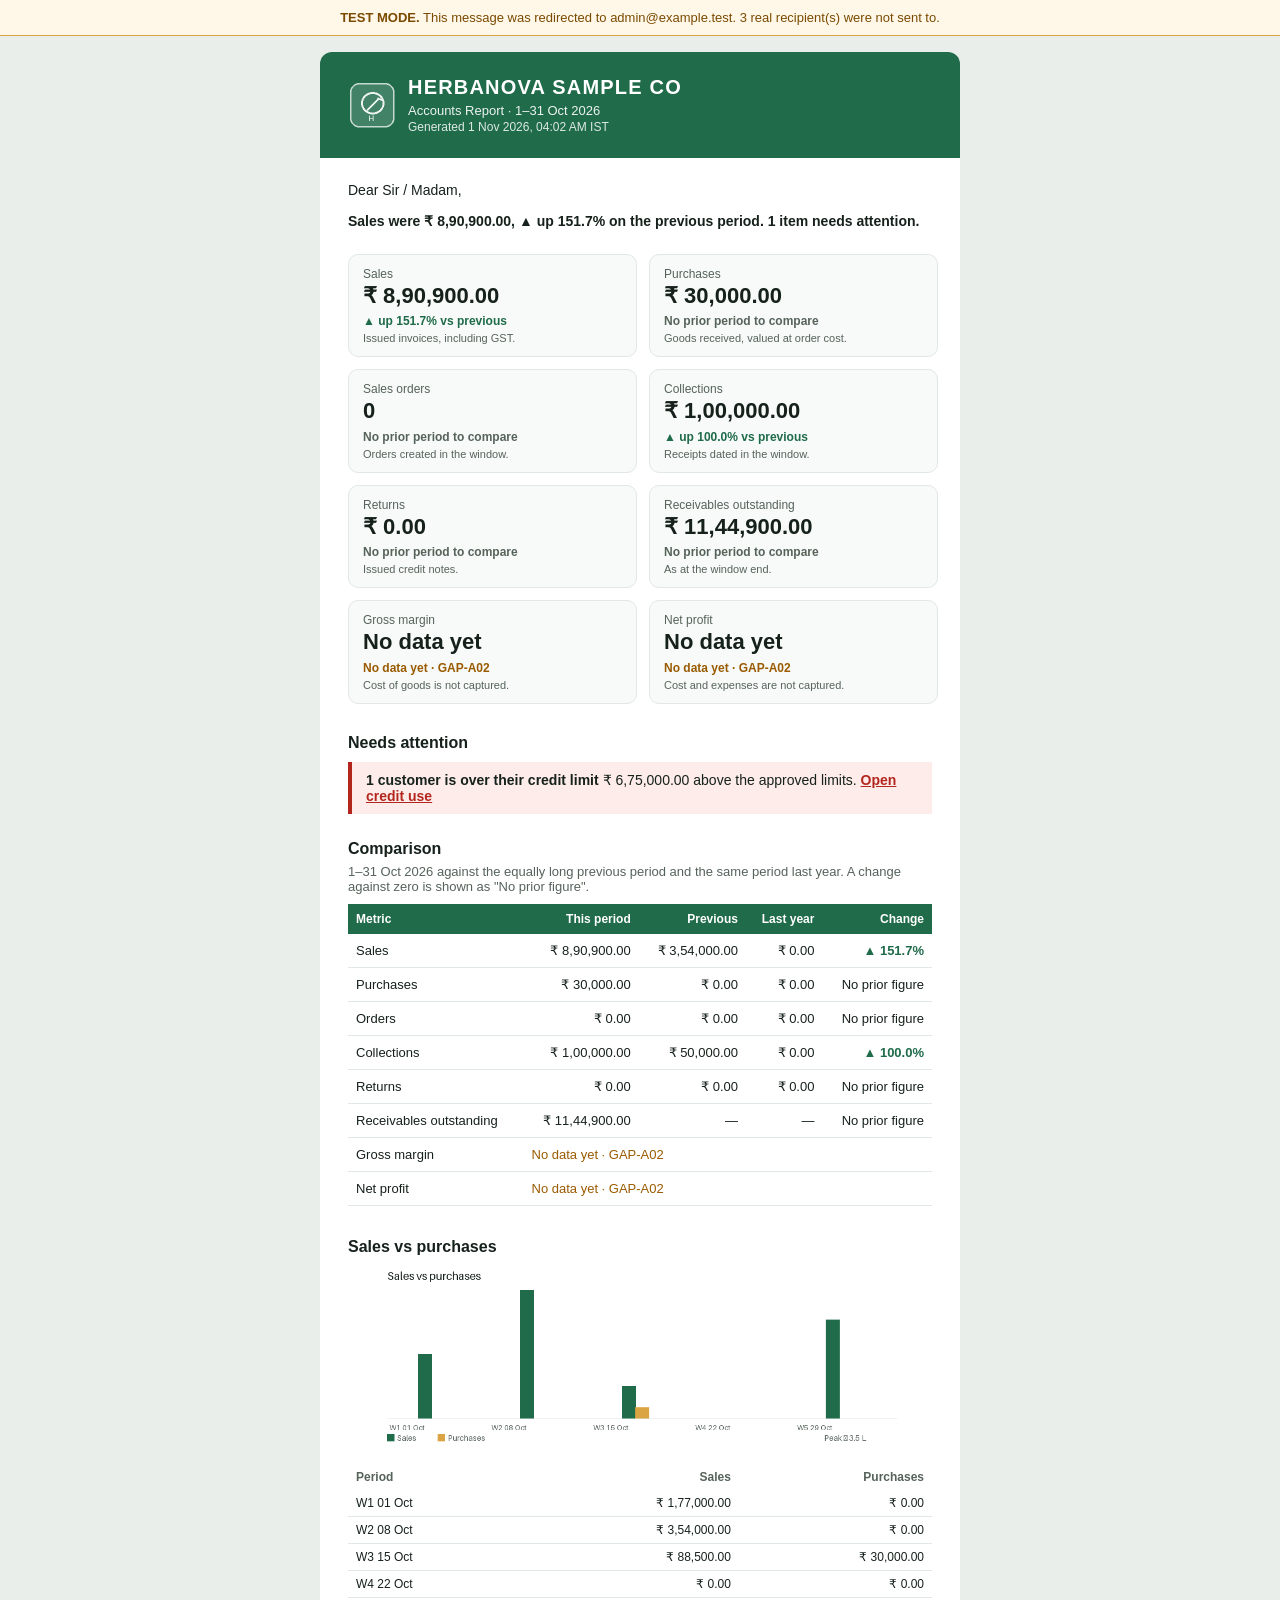
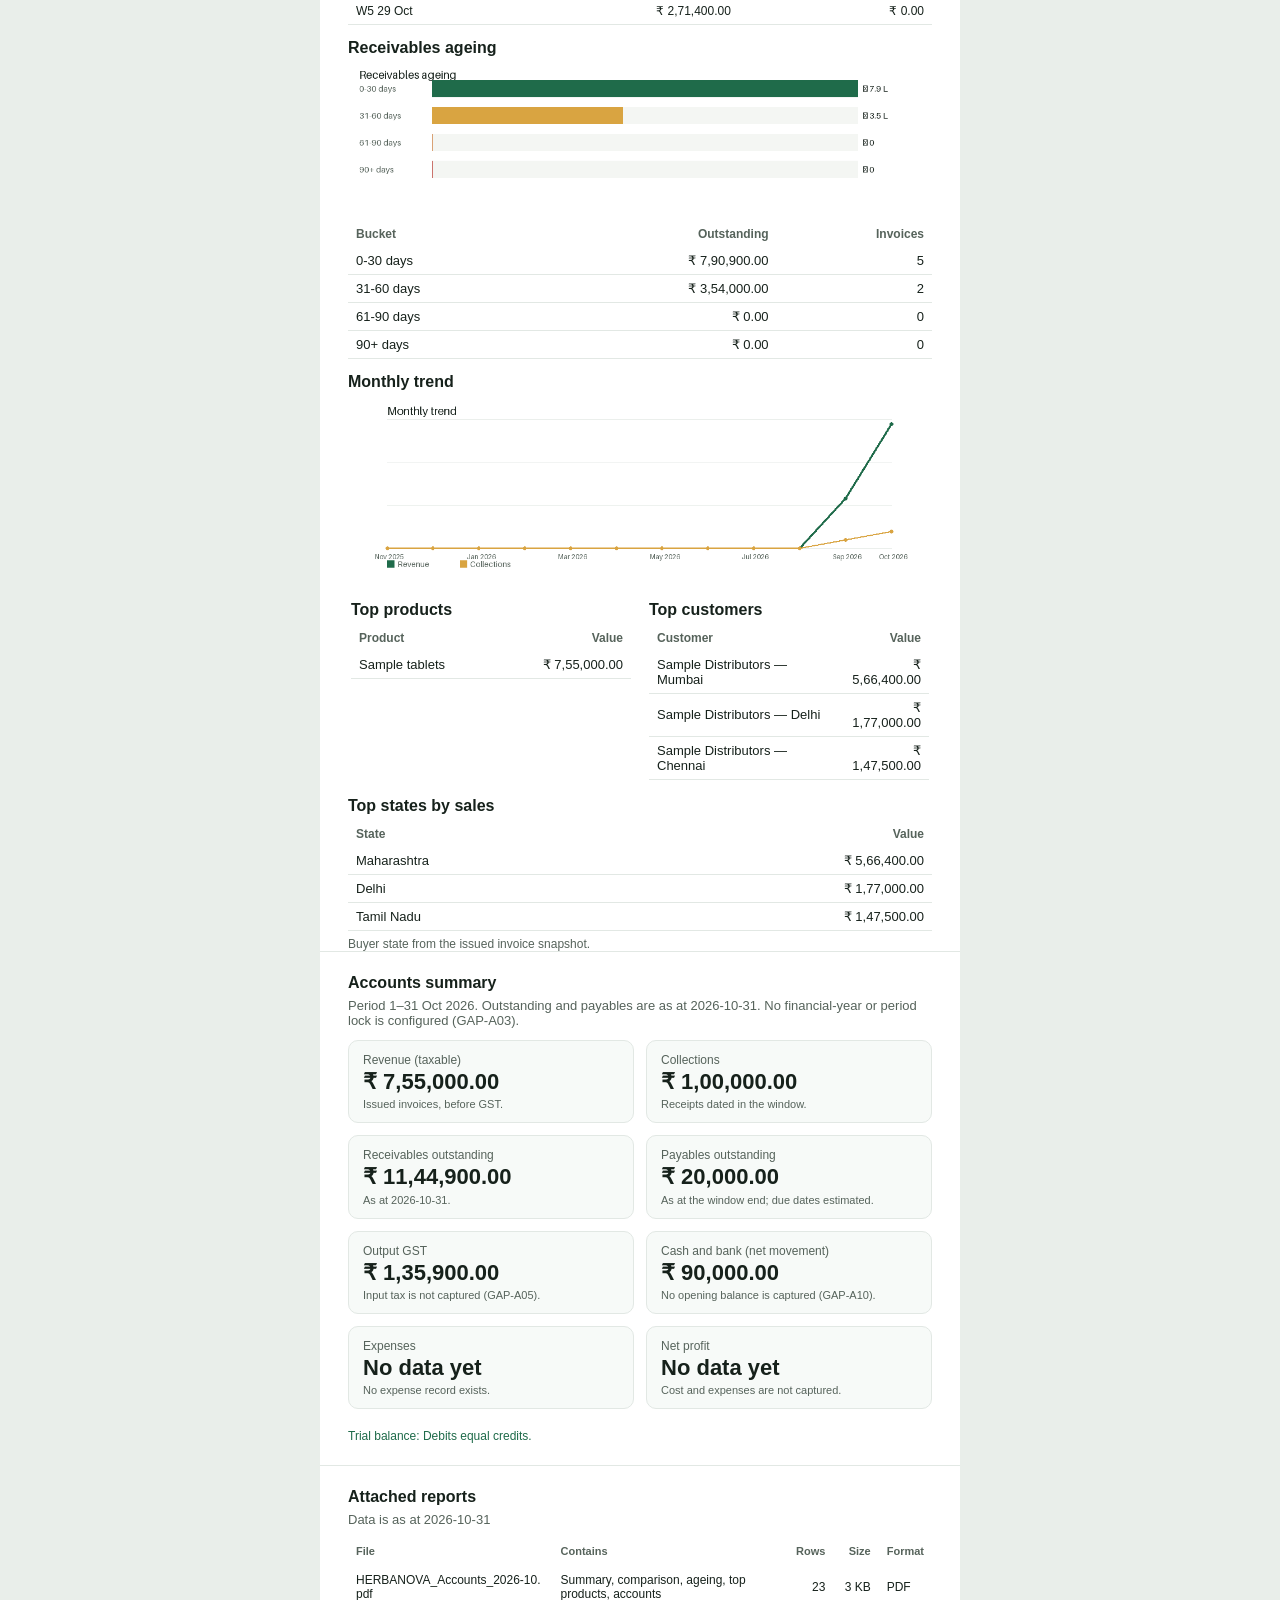
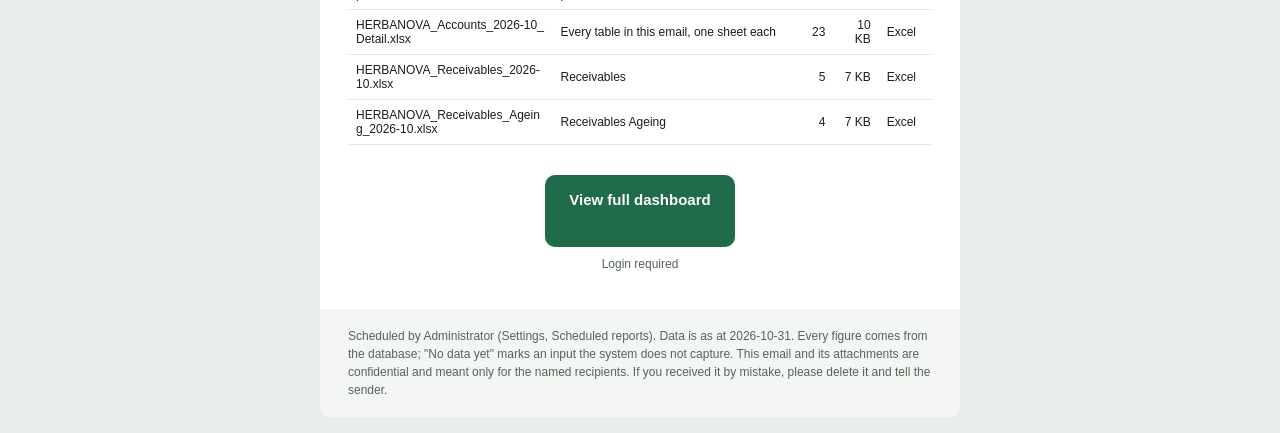
==== docs/samples/HERBANOVA_Accounts_Report_2026-10.html @ 2a5b5537 "Accounts reporting: dashboard, comparisons and scheduled-email docs Add the accounts:reports server " ====
<!doctype html>
<html lang="en">
<head>
<meta charset="utf-8">
<meta name="viewport" content="width=device-width,initial-scale=1">
<meta name="color-scheme" content="light dark">
<title>Herbanova Sample Co | Accounts Report | 1–31 Oct 2026</title>
<style>
body{margin:0;padding:0;background:#E9EEEA;font-family:Arial,Helvetica,sans-serif;color:#16211B}
@media (prefers-color-scheme:dark){body{background:#0F1713!important}}
.wrap{width:100%;max-width:640px;background:#fff;border-radius:12px;overflow:hidden}
a{color:#1F6B4A}
</style>
</head>
<body style="margin:0;padding:0;background:#E9EEEA">
<div style="background:#FFF8E8;border-bottom:1px solid #D9A441;padding:10px 16px;font-size:13px;color:#7A4A00;text-align:center"><b>TEST MODE.</b> This message was redirected to admin@example.test. 3 real recipient(s) were not sent to.</div>
<table role="presentation" width="100%" cellpadding="0" cellspacing="0" border="0" style="background:#E9EEEA">
<tr><td align="center" style="padding:16px 8px">
<table role="presentation" cellpadding="0" cellspacing="0" border="0" class="wrap" style="width:100%;max-width:640px;background:#fff;border-radius:12px;overflow:hidden">
<tr><td style="background:#1F6B4A;color:#fff;padding:24px 28px">
<table role="presentation" cellpadding="0" cellspacing="0" border="0"><tr>
<td style="padding-right:12px"><img src="[data-uri]" width="48" height="48" alt="Herbanova" style="display:block;border:0"></td>
<td><b style="font-size:20px;letter-spacing:.06em">HERBANOVA SAMPLE CO</b>
<div style="font-size:13px;opacity:.92;margin-top:4px">Accounts Report · 1–31 Oct 2026</div>
<div style="font-size:12px;opacity:.85;margin-top:2px">Generated 1 Nov 2026, 04:02 AM IST</div></td>
</tr></table></td></tr>
<tr><td style="padding:22px 28px 0">
<p style="margin:0 0 10px;font-size:14px;line-height:1.5">Dear Sir / Madam,</p>
<p style="margin:0 0 10px;font-size:14px;line-height:1.5"><b>Sales were ₹ 8,90,900.00, ▲ up 151.7% on the previous period. 1 item needs attention.</b></p>
</td></tr>
<tr><td style="padding:12px 22px 0 28px"><table role="presentation" width="100%" style="border-collapse:separate;border-spacing:0"><tr><td width="50%" style="padding:0 6px 12px 0;vertical-align:top"><div style="border:1px solid #E2E8E4;border-radius:10px;padding:12px 14px;background:#F7FAF8;height:100%"><span style="display:block;font-size:12px;color:#56635B">Sales</span><b style="display:block;font-size:22px;line-height:1.2;margin:2px 0;color:#16211B">₹ 8,90,900.00</b><i style="font-style:normal;font-size:12px;font-weight:700;color:#1F6B4A">▲ up 151.7% vs previous</i><div style="font-size:11px;color:#56635B;margin-top:3px">Issued invoices, including GST.</div></div></td><td width="50%" style="padding:0 0 12px 6px;vertical-align:top"><div style="border:1px solid #E2E8E4;border-radius:10px;padding:12px 14px;background:#F7FAF8;height:100%"><span style="display:block;font-size:12px;color:#56635B">Purchases</span><b style="display:block;font-size:22px;line-height:1.2;margin:2px 0;color:#16211B">₹ 30,000.00</b><i style="font-style:normal;font-size:12px;font-weight:700;color:#56635B">No prior period to compare</i><div style="font-size:11px;color:#56635B;margin-top:3px">Goods received, valued at order cost.</div></div></td></tr><tr><td width="50%" style="padding:0 6px 12px 0;vertical-align:top"><div style="border:1px solid #E2E8E4;border-radius:10px;padding:12px 14px;background:#F7FAF8;height:100%"><span style="display:block;font-size:12px;color:#56635B">Sales orders</span><b style="display:block;font-size:22px;line-height:1.2;margin:2px 0;color:#16211B">0</b><i style="font-style:normal;font-size:12px;font-weight:700;color:#56635B">No prior period to compare</i><div style="font-size:11px;color:#56635B;margin-top:3px">Orders created in the window.</div></div></td><td width="50%" style="padding:0 0 12px 6px;vertical-align:top"><div style="border:1px solid #E2E8E4;border-radius:10px;padding:12px 14px;background:#F7FAF8;height:100%"><span style="display:block;font-size:12px;color:#56635B">Collections</span><b style="display:block;font-size:22px;line-height:1.2;margin:2px 0;color:#16211B">₹ 1,00,000.00</b><i style="font-style:normal;font-size:12px;font-weight:700;color:#1F6B4A">▲ up 100.0% vs previous</i><div style="font-size:11px;color:#56635B;margin-top:3px">Receipts dated in the window.</div></div></td></tr><tr><td width="50%" style="padding:0 6px 12px 0;vertical-align:top"><div style="border:1px solid #E2E8E4;border-radius:10px;padding:12px 14px;background:#F7FAF8;height:100%"><span style="display:block;font-size:12px;color:#56635B">Returns</span><b style="display:block;font-size:22px;line-height:1.2;margin:2px 0;color:#16211B">₹ 0.00</b><i style="font-style:normal;font-size:12px;font-weight:700;color:#56635B">No prior period to compare</i><div style="font-size:11px;color:#56635B;margin-top:3px">Issued credit notes.</div></div></td><td width="50%" style="padding:0 0 12px 6px;vertical-align:top"><div style="border:1px solid #E2E8E4;border-radius:10px;padding:12px 14px;background:#F7FAF8;height:100%"><span style="display:block;font-size:12px;color:#56635B">Receivables outstanding</span><b style="display:block;font-size:22px;line-height:1.2;margin:2px 0;color:#16211B">₹ 11,44,900.00</b><i style="font-style:normal;font-size:12px;font-weight:700;color:#56635B">No prior period to compare</i><div style="font-size:11px;color:#56635B;margin-top:3px">As at the window end.</div></div></td></tr><tr><td width="50%" style="padding:0 6px 12px 0;vertical-align:top"><div style="border:1px solid #E2E8E4;border-radius:10px;padding:12px 14px;background:#F7FAF8;height:100%"><span style="display:block;font-size:12px;color:#56635B">Gross margin</span><b style="display:block;font-size:22px;line-height:1.2;margin:2px 0;color:#16211B">No data yet</b><i style="font-style:normal;font-size:12px;font-weight:700;color:#9A5B00">No data yet · GAP-A02</i><div style="font-size:11px;color:#56635B;margin-top:3px">Cost of goods is not captured.</div></div></td><td width="50%" style="padding:0 0 12px 6px;vertical-align:top"><div style="border:1px solid #E2E8E4;border-radius:10px;padding:12px 14px;background:#F7FAF8;height:100%"><span style="display:block;font-size:12px;color:#56635B">Net profit</span><b style="display:block;font-size:22px;line-height:1.2;margin:2px 0;color:#16211B">No data yet</b><i style="font-style:normal;font-size:12px;font-weight:700;color:#9A5B00">No data yet · GAP-A02</i><div style="font-size:11px;color:#56635B;margin-top:3px">Cost and expenses are not captured.</div></div></td></tr></table></td></tr>
<tr><td style="padding:10px 28px 0">
<h2 style="margin:8px 0 10px;font-size:16px;color:#16211B">Needs attention</h2>
<div style="border-left:4px solid #B3261E;background:#FDECEA;padding:10px 14px;margin:0 0 8px;font-size:14px;color:#16211B"><b>1 customer is over their credit limit</b> ₹ 6,75,000.00 above the approved limits. <a href="http://127.0.0.1:8000/ui/#/accounts" style="color:#B3261E;font-weight:600">Open credit use</a></div>
</td></tr>
<tr><td style="padding:18px 28px 0">
<h2 style="margin:0 0 6px;font-size:16px;color:#16211B">Comparison</h2>
<p style="margin:0 0 10px;font-size:13px;color:#56635B">1–31 Oct 2026 against the equally long previous period and the same period last year. A change against zero is shown as "No prior figure".</p>
<div style="overflow-x:auto"><table role="table" width="100%" style="border-collapse:collapse;min-width:520px"><tr><th style="background:#1F6B4A;color:#fff;font-size:12px;text-align:left;padding:8px">Metric</th><th style="background:#1F6B4A;color:#fff;font-size:12px;text-align:right;padding:8px">This period</th><th style="background:#1F6B4A;color:#fff;font-size:12px;text-align:right;padding:8px">Previous</th><th style="background:#1F6B4A;color:#fff;font-size:12px;text-align:right;padding:8px">Last year</th><th style="background:#1F6B4A;color:#fff;font-size:12px;text-align:right;padding:8px">Change</th></tr><tr><td style="padding:9px 8px;border-bottom:1px solid #E2E8E4;font-size:13px">Sales</td><td style="padding:9px 8px;border-bottom:1px solid #E2E8E4;font-size:13px;text-align:right">₹ 8,90,900.00</td><td style="padding:9px 8px;border-bottom:1px solid #E2E8E4;font-size:13px;text-align:right">₹ 3,54,000.00</td><td style="padding:9px 8px;border-bottom:1px solid #E2E8E4;font-size:13px;text-align:right">₹ 0.00</td><td style="padding:9px 8px;border-bottom:1px solid #E2E8E4;font-size:13px;text-align:right"><span style="color:#1F6B4A;font-weight:700">▲ 151.7%</span></td></tr><tr><td style="padding:9px 8px;border-bottom:1px solid #E2E8E4;font-size:13px">Purchases</td><td style="padding:9px 8px;border-bottom:1px solid #E2E8E4;font-size:13px;text-align:right">₹ 30,000.00</td><td style="padding:9px 8px;border-bottom:1px solid #E2E8E4;font-size:13px;text-align:right">₹ 0.00</td><td style="padding:9px 8px;border-bottom:1px solid #E2E8E4;font-size:13px;text-align:right">₹ 0.00</td><td style="padding:9px 8px;border-bottom:1px solid #E2E8E4;font-size:13px;text-align:right">No prior figure</td></tr><tr><td style="padding:9px 8px;border-bottom:1px solid #E2E8E4;font-size:13px">Orders</td><td style="padding:9px 8px;border-bottom:1px solid #E2E8E4;font-size:13px;text-align:right">₹ 0.00</td><td style="padding:9px 8px;border-bottom:1px solid #E2E8E4;font-size:13px;text-align:right">₹ 0.00</td><td style="padding:9px 8px;border-bottom:1px solid #E2E8E4;font-size:13px;text-align:right">₹ 0.00</td><td style="padding:9px 8px;border-bottom:1px solid #E2E8E4;font-size:13px;text-align:right">No prior figure</td></tr><tr><td style="padding:9px 8px;border-bottom:1px solid #E2E8E4;font-size:13px">Collections</td><td style="padding:9px 8px;border-bottom:1px solid #E2E8E4;font-size:13px;text-align:right">₹ 1,00,000.00</td><td style="padding:9px 8px;border-bottom:1px solid #E2E8E4;font-size:13px;text-align:right">₹ 50,000.00</td><td style="padding:9px 8px;border-bottom:1px solid #E2E8E4;font-size:13px;text-align:right">₹ 0.00</td><td style="padding:9px 8px;border-bottom:1px solid #E2E8E4;font-size:13px;text-align:right"><span style="color:#1F6B4A;font-weight:700">▲ 100.0%</span></td></tr><tr><td style="padding:9px 8px;border-bottom:1px solid #E2E8E4;font-size:13px">Returns</td><td style="padding:9px 8px;border-bottom:1px solid #E2E8E4;font-size:13px;text-align:right">₹ 0.00</td><td style="padding:9px 8px;border-bottom:1px solid #E2E8E4;font-size:13px;text-align:right">₹ 0.00</td><td style="padding:9px 8px;border-bottom:1px solid #E2E8E4;font-size:13px;text-align:right">₹ 0.00</td><td style="padding:9px 8px;border-bottom:1px solid #E2E8E4;font-size:13px;text-align:right">No prior figure</td></tr><tr><td style="padding:9px 8px;border-bottom:1px solid #E2E8E4;font-size:13px">Receivables outstanding</td><td style="padding:9px 8px;border-bottom:1px solid #E2E8E4;font-size:13px;text-align:right">₹ 11,44,900.00</td><td style="padding:9px 8px;border-bottom:1px solid #E2E8E4;font-size:13px;text-align:right">—</td><td style="padding:9px 8px;border-bottom:1px solid #E2E8E4;font-size:13px;text-align:right">—</td><td style="padding:9px 8px;border-bottom:1px solid #E2E8E4;font-size:13px;text-align:right">No prior figure</td></tr><tr><td style="padding:9px 8px;border-bottom:1px solid #E2E8E4;font-size:13px">Gross margin</td><td colspan="4" style="padding:9px 8px;border-bottom:1px solid #E2E8E4;font-size:13px;color:#9A5B00">No data yet · GAP-A02</td></tr><tr><td style="padding:9px 8px;border-bottom:1px solid #E2E8E4;font-size:13px">Net profit</td><td colspan="4" style="padding:9px 8px;border-bottom:1px solid #E2E8E4;font-size:13px;color:#9A5B00">No data yet · GAP-A02</td></tr></table></div>
</td></tr>
<tr><td style="padding:18px 28px 0"><h2 style="margin:14px 0 6px;font-size:16px;color:#16211B">Sales vs purchases</h2><img src="[data-uri]" width="560" alt="Bar chart of sales and purchases for 1–31 Oct 2026. The same figures are in the table below." style="width:100%;max-width:560px;height:auto;border:0"><table role="table" width="100%" style="border-collapse:collapse;margin-top:8px"><tr><th style="font-size:12px;text-align:left;padding:6px 8px;color:#56635B">Period</th><th style="font-size:12px;text-align:right;padding:6px 8px;color:#56635B">Sales</th><th style="font-size:12px;text-align:right;padding:6px 8px;color:#56635B">Purchases</th></tr><tr><td style="padding:6px 8px;border-bottom:1px solid #E2E8E4;font-size:12px">W1 01 Oct</td><td style="padding:6px 8px;border-bottom:1px solid #E2E8E4;font-size:12px;text-align:right">₹ 1,77,000.00</td><td style="padding:6px 8px;border-bottom:1px solid #E2E8E4;font-size:12px;text-align:right">₹ 0.00</td></tr><tr><td style="padding:6px 8px;border-bottom:1px solid #E2E8E4;font-size:12px">W2 08 Oct</td><td style="padding:6px 8px;border-bottom:1px solid #E2E8E4;font-size:12px;text-align:right">₹ 3,54,000.00</td><td style="padding:6px 8px;border-bottom:1px solid #E2E8E4;font-size:12px;text-align:right">₹ 0.00</td></tr><tr><td style="padding:6px 8px;border-bottom:1px solid #E2E8E4;font-size:12px">W3 15 Oct</td><td style="padding:6px 8px;border-bottom:1px solid #E2E8E4;font-size:12px;text-align:right">₹ 88,500.00</td><td style="padding:6px 8px;border-bottom:1px solid #E2E8E4;font-size:12px;text-align:right">₹ 30,000.00</td></tr><tr><td style="padding:6px 8px;border-bottom:1px solid #E2E8E4;font-size:12px">W4 22 Oct</td><td style="padding:6px 8px;border-bottom:1px solid #E2E8E4;font-size:12px;text-align:right">₹ 0.00</td><td style="padding:6px 8px;border-bottom:1px solid #E2E8E4;font-size:12px;text-align:right">₹ 0.00</td></tr><tr><td style="padding:6px 8px;border-bottom:1px solid #E2E8E4;font-size:12px">W5 29 Oct</td><td style="padding:6px 8px;border-bottom:1px solid #E2E8E4;font-size:12px;text-align:right">₹ 2,71,400.00</td><td style="padding:6px 8px;border-bottom:1px solid #E2E8E4;font-size:12px;text-align:right">₹ 0.00</td></tr></table><h2 style="margin:14px 0 6px;font-size:16px;color:#16211B">Receivables ageing</h2><img src="[data-uri]" width="560" alt="Bar chart of receivables by age bucket. The same figures are in the table below." style="width:100%;max-width:560px;height:auto;border:0"><table role="table" width="100%" style="border-collapse:collapse;margin-top:8px"><tr><th style="font-size:12px;text-align:left;padding:6px 8px;color:#56635B">Bucket</th><th style="font-size:12px;text-align:right;padding:6px 8px;color:#56635B">Outstanding</th><th style="font-size:12px;text-align:right;padding:6px 8px;color:#56635B">Invoices</th></tr><tr><td style="padding:6px 8px;border-bottom:1px solid #E2E8E4;font-size:13px">0-30 days</td><td style="padding:6px 8px;border-bottom:1px solid #E2E8E4;font-size:13px;text-align:right">₹ 7,90,900.00</td><td style="padding:6px 8px;border-bottom:1px solid #E2E8E4;font-size:13px;text-align:right">5</td></tr><tr><td style="padding:6px 8px;border-bottom:1px solid #E2E8E4;font-size:13px">31-60 days</td><td style="padding:6px 8px;border-bottom:1px solid #E2E8E4;font-size:13px;text-align:right">₹ 3,54,000.00</td><td style="padding:6px 8px;border-bottom:1px solid #E2E8E4;font-size:13px;text-align:right">2</td></tr><tr><td style="padding:6px 8px;border-bottom:1px solid #E2E8E4;font-size:13px">61-90 days</td><td style="padding:6px 8px;border-bottom:1px solid #E2E8E4;font-size:13px;text-align:right">₹ 0.00</td><td style="padding:6px 8px;border-bottom:1px solid #E2E8E4;font-size:13px;text-align:right">0</td></tr><tr><td style="padding:6px 8px;border-bottom:1px solid #E2E8E4;font-size:13px">90+ days</td><td style="padding:6px 8px;border-bottom:1px solid #E2E8E4;font-size:13px;text-align:right">₹ 0.00</td><td style="padding:6px 8px;border-bottom:1px solid #E2E8E4;font-size:13px;text-align:right">0</td></tr></table><h2 style="margin:14px 0 6px;font-size:16px;color:#16211B">Monthly trend</h2><img src="[data-uri]" width="560" alt="Line chart of monthly revenue and collections. The figures are in the accounts table." style="width:100%;max-width:560px;height:auto;border:0"></td></tr>
<tr><td style="padding:18px 28px 0">
<table role="presentation" width="100%"><tr><td width="50%" style="vertical-align:top;padding-right:8px">
<h2 style="margin:0 0 6px;font-size:16px;color:#16211B">Top products</h2>
<table role="table" width="100%" style="border-collapse:collapse"><tr><th style="font-size:12px;text-align:left;padding:6px 8px;color:#56635B">Product</th><th style="font-size:12px;text-align:right;padding:6px 8px;color:#56635B">Value</th></tr><tr><td style="padding:6px 8px;border-bottom:1px solid #E2E8E4;font-size:13px">Sample tablets</td><td style="padding:6px 8px;border-bottom:1px solid #E2E8E4;font-size:13px;text-align:right">₹ 7,55,000.00</td></tr></table>
</td><td width="50%" style="vertical-align:top;padding-left:8px">
<h2 style="margin:0 0 6px;font-size:16px;color:#16211B">Top customers</h2>
<table role="table" width="100%" style="border-collapse:collapse"><tr><th style="font-size:12px;text-align:left;padding:6px 8px;color:#56635B">Customer</th><th style="font-size:12px;text-align:right;padding:6px 8px;color:#56635B">Value</th></tr><tr><td style="padding:6px 8px;border-bottom:1px solid #E2E8E4;font-size:13px">Sample Distributors — Mumbai</td><td style="padding:6px 8px;border-bottom:1px solid #E2E8E4;font-size:13px;text-align:right">₹ 5,66,400.00</td></tr><tr><td style="padding:6px 8px;border-bottom:1px solid #E2E8E4;font-size:13px">Sample Distributors — Delhi</td><td style="padding:6px 8px;border-bottom:1px solid #E2E8E4;font-size:13px;text-align:right">₹ 1,77,000.00</td></tr><tr><td style="padding:6px 8px;border-bottom:1px solid #E2E8E4;font-size:13px">Sample Distributors — Chennai</td><td style="padding:6px 8px;border-bottom:1px solid #E2E8E4;font-size:13px;text-align:right">₹ 1,47,500.00</td></tr></table>
</td></tr></table>
<h2 style="margin:14px 0 6px;font-size:16px;color:#16211B">Top states by sales</h2>
<table role="table" width="100%" style="border-collapse:collapse"><tr><th style="font-size:12px;text-align:left;padding:6px 8px;color:#56635B">State</th><th style="font-size:12px;text-align:right;padding:6px 8px;color:#56635B">Value</th></tr><tr><td style="padding:6px 8px;border-bottom:1px solid #E2E8E4;font-size:13px">Maharashtra</td><td style="padding:6px 8px;border-bottom:1px solid #E2E8E4;font-size:13px;text-align:right">₹ 5,66,400.00</td></tr><tr><td style="padding:6px 8px;border-bottom:1px solid #E2E8E4;font-size:13px">Delhi</td><td style="padding:6px 8px;border-bottom:1px solid #E2E8E4;font-size:13px;text-align:right">₹ 1,77,000.00</td></tr><tr><td style="padding:6px 8px;border-bottom:1px solid #E2E8E4;font-size:13px">Tamil Nadu</td><td style="padding:6px 8px;border-bottom:1px solid #E2E8E4;font-size:13px;text-align:right">₹ 1,47,500.00</td></tr></table>
<p style="font-size:12px;color:#56635B;margin:6px 0 0">Buyer state from the issued invoice snapshot.</p>
</td></tr>
<tr><td><hr style="border:0;border-top:1px solid #E2E8E4;margin:0"><div style="padding:22px 28px"><h2 style="margin:0 0 6px;font-size:16px;color:#16211B">Accounts summary</h2><p style="margin:0 0 12px;font-size:13px;color:#56635B">Period 1–31 Oct 2026. Outstanding and payables are as at 2026-10-31. No financial-year or period lock is configured (GAP-A03).</p><table role="presentation" width="100%" style="border-collapse:separate;border-spacing:0"><tr><td width="50%" style="padding:0 6px 12px 0;vertical-align:top"><div style="border:1px solid #E2E8E4;border-radius:10px;padding:12px 14px;background:#F7FAF8;height:100%"><span style="display:block;font-size:12px;color:#56635B">Revenue (taxable)</span><b style="display:block;font-size:22px;line-height:1.2;margin:2px 0;color:#16211B">₹ 7,55,000.00</b><div style="font-size:11px;color:#56635B;margin-top:3px">Issued invoices, before GST.</div></div></td><td width="50%" style="padding:0 0 12px 6px;vertical-align:top"><div style="border:1px solid #E2E8E4;border-radius:10px;padding:12px 14px;background:#F7FAF8;height:100%"><span style="display:block;font-size:12px;color:#56635B">Collections</span><b style="display:block;font-size:22px;line-height:1.2;margin:2px 0;color:#16211B">₹ 1,00,000.00</b><div style="font-size:11px;color:#56635B;margin-top:3px">Receipts dated in the window.</div></div></td></tr><tr><td width="50%" style="padding:0 6px 12px 0;vertical-align:top"><div style="border:1px solid #E2E8E4;border-radius:10px;padding:12px 14px;background:#F7FAF8;height:100%"><span style="display:block;font-size:12px;color:#56635B">Receivables outstanding</span><b style="display:block;font-size:22px;line-height:1.2;margin:2px 0;color:#16211B">₹ 11,44,900.00</b><div style="font-size:11px;color:#56635B;margin-top:3px">As at 2026-10-31.</div></div></td><td width="50%" style="padding:0 0 12px 6px;vertical-align:top"><div style="border:1px solid #E2E8E4;border-radius:10px;padding:12px 14px;background:#F7FAF8;height:100%"><span style="display:block;font-size:12px;color:#56635B">Payables outstanding</span><b style="display:block;font-size:22px;line-height:1.2;margin:2px 0;color:#16211B">₹ 20,000.00</b><div style="font-size:11px;color:#56635B;margin-top:3px">As at the window end; due dates estimated.</div></div></td></tr><tr><td width="50%" style="padding:0 6px 12px 0;vertical-align:top"><div style="border:1px solid #E2E8E4;border-radius:10px;padding:12px 14px;background:#F7FAF8;height:100%"><span style="display:block;font-size:12px;color:#56635B">Output GST</span><b style="display:block;font-size:22px;line-height:1.2;margin:2px 0;color:#16211B">₹ 1,35,900.00</b><div style="font-size:11px;color:#56635B;margin-top:3px">Input tax is not captured (GAP-A05).</div></div></td><td width="50%" style="padding:0 0 12px 6px;vertical-align:top"><div style="border:1px solid #E2E8E4;border-radius:10px;padding:12px 14px;background:#F7FAF8;height:100%"><span style="display:block;font-size:12px;color:#56635B">Cash and bank (net movement)</span><b style="display:block;font-size:22px;line-height:1.2;margin:2px 0;color:#16211B">₹ 90,000.00</b><div style="font-size:11px;color:#56635B;margin-top:3px">No opening balance is captured (GAP-A10).</div></div></td></tr><tr><td width="50%" style="padding:0 6px 12px 0;vertical-align:top"><div style="border:1px solid #E2E8E4;border-radius:10px;padding:12px 14px;background:#F7FAF8;height:100%"><span style="display:block;font-size:12px;color:#56635B">Expenses</span><b style="display:block;font-size:22px;line-height:1.2;margin:2px 0;color:#16211B">No data yet</b><div style="font-size:11px;color:#56635B;margin-top:3px">No expense record exists.</div></div></td><td width="50%" style="padding:0 0 12px 6px;vertical-align:top"><div style="border:1px solid #E2E8E4;border-radius:10px;padding:12px 14px;background:#F7FAF8;height:100%"><span style="display:block;font-size:12px;color:#56635B">Net profit</span><b style="display:block;font-size:22px;line-height:1.2;margin:2px 0;color:#16211B">No data yet</b><div style="font-size:11px;color:#56635B;margin-top:3px">Cost and expenses are not captured.</div></div></td></tr></table><p style="font-size:12px;color:#1F6B4A;margin:8px 0 0">Trial balance: Debits equal credits.</p></div></td></tr>
<tr><td><hr style="border:0;border-top:1px solid #E2E8E4;margin:0"><div style="padding:22px 28px"><h2 style="margin:0 0 6px;font-size:16px;color:#16211B">Attached reports</h2><p style="margin:0 0 10px;font-size:13px;color:#56635B">Data is as at 2026-10-31</p><div style="overflow-x:auto"><table role="table" width="100%" style="border-collapse:collapse"><tr><th style="font-size:11px;text-align:left;padding:8px;color:#56635B">File</th><th style="font-size:11px;text-align:left;padding:8px;color:#56635B">Contains</th><th style="font-size:11px;text-align:right;padding:8px;color:#56635B">Rows</th><th style="font-size:11px;text-align:right;padding:8px;color:#56635B">Size</th><th style="font-size:11px;text-align:left;padding:8px;color:#56635B">Format</th></tr><tr><td style="padding:8px;border-bottom:1px solid #E2E8E4;font-size:12px;word-break:break-all">HERBANOVA_Accounts_2026-10.pdf</td><td style="padding:8px;border-bottom:1px solid #E2E8E4;font-size:12px">Summary, comparison, ageing, top products, accounts</td><td style="padding:8px;border-bottom:1px solid #E2E8E4;font-size:12px;text-align:right">23</td><td style="padding:8px;border-bottom:1px solid #E2E8E4;font-size:12px;text-align:right">3 KB</td><td style="padding:8px;border-bottom:1px solid #E2E8E4;font-size:12px">PDF</td></tr><tr><td style="padding:8px;border-bottom:1px solid #E2E8E4;font-size:12px;word-break:break-all">HERBANOVA_Accounts_2026-10_Detail.xlsx</td><td style="padding:8px;border-bottom:1px solid #E2E8E4;font-size:12px">Every table in this email, one sheet each</td><td style="padding:8px;border-bottom:1px solid #E2E8E4;font-size:12px;text-align:right">23</td><td style="padding:8px;border-bottom:1px solid #E2E8E4;font-size:12px;text-align:right">10 KB</td><td style="padding:8px;border-bottom:1px solid #E2E8E4;font-size:12px">Excel</td></tr><tr><td style="padding:8px;border-bottom:1px solid #E2E8E4;font-size:12px;word-break:break-all">HERBANOVA_Receivables_2026-10.xlsx</td><td style="padding:8px;border-bottom:1px solid #E2E8E4;font-size:12px">Receivables</td><td style="padding:8px;border-bottom:1px solid #E2E8E4;font-size:12px;text-align:right">5</td><td style="padding:8px;border-bottom:1px solid #E2E8E4;font-size:12px;text-align:right">7 KB</td><td style="padding:8px;border-bottom:1px solid #E2E8E4;font-size:12px">Excel</td></tr><tr><td style="padding:8px;border-bottom:1px solid #E2E8E4;font-size:12px;word-break:break-all">HERBANOVA_Receivables_Ageing_2026-10.xlsx</td><td style="padding:8px;border-bottom:1px solid #E2E8E4;font-size:12px">Receivables Ageing</td><td style="padding:8px;border-bottom:1px solid #E2E8E4;font-size:12px;text-align:right">4</td><td style="padding:8px;border-bottom:1px solid #E2E8E4;font-size:12px;text-align:right">7 KB</td><td style="padding:8px;border-bottom:1px solid #E2E8E4;font-size:12px">Excel</td></tr></table></div></div></td></tr>
<tr><td style="padding:8px 28px 26px;text-align:center">
<a href="http://127.0.0.1:8000/ui/" style="display:inline-block;background:#1F6B4A;color:#fff;text-decoration:none;font-weight:700;font-size:15px;padding:14px 24px;border-radius:10px;min-height:44px;line-height:1.4">View full dashboard</a>
<p style="font-size:12px;color:#56635B;margin-top:10px">Login required</p>
</td></tr>
<tr><td style="background:#F4F6F3;padding:18px 28px;font-size:12px;color:#56635B;line-height:1.5">
Scheduled by Administrator (Settings, Scheduled reports). Data is as at 2026-10-31.
Every figure comes from the database; "No data yet" marks an input the system does not capture.
This email and its attachments are confidential and meant only for the named recipients. If you received it by mistake, please delete it and tell the sender.
</td></tr>
</table></td></tr></table>
</body></html>
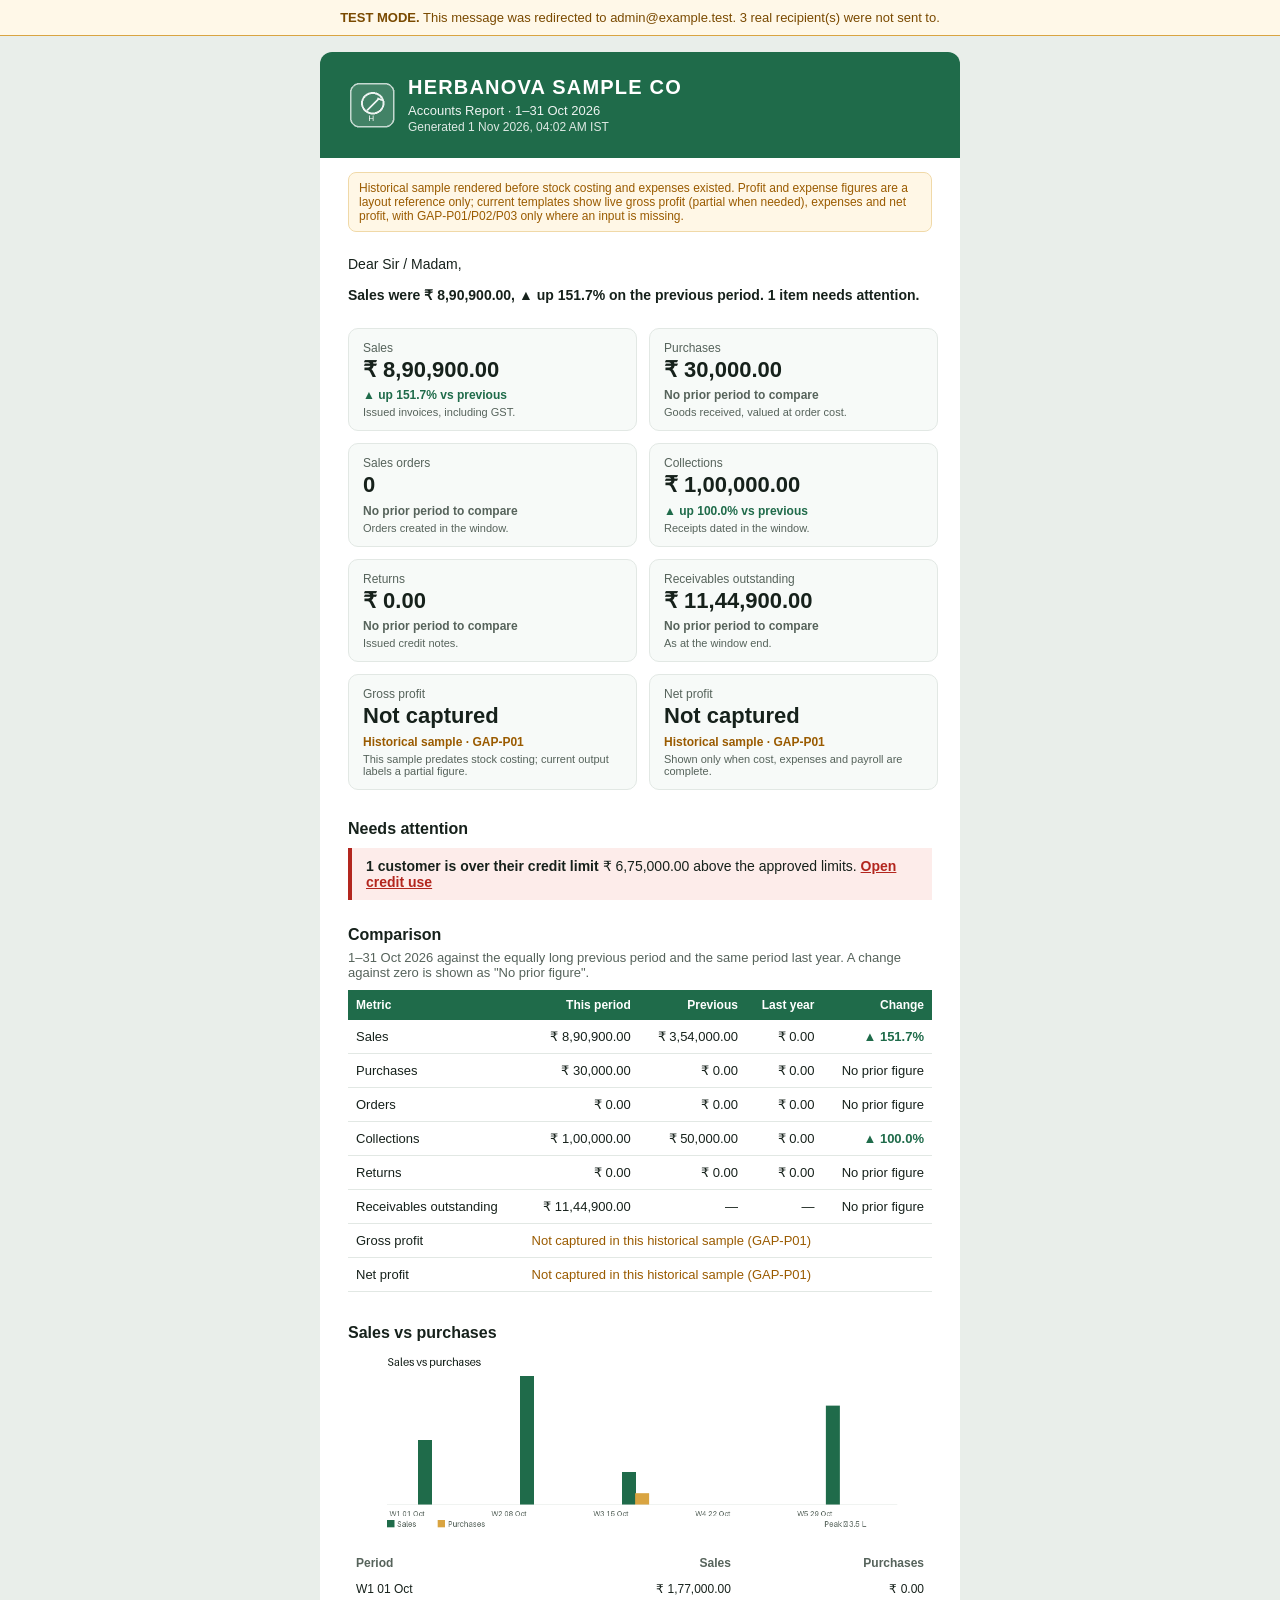
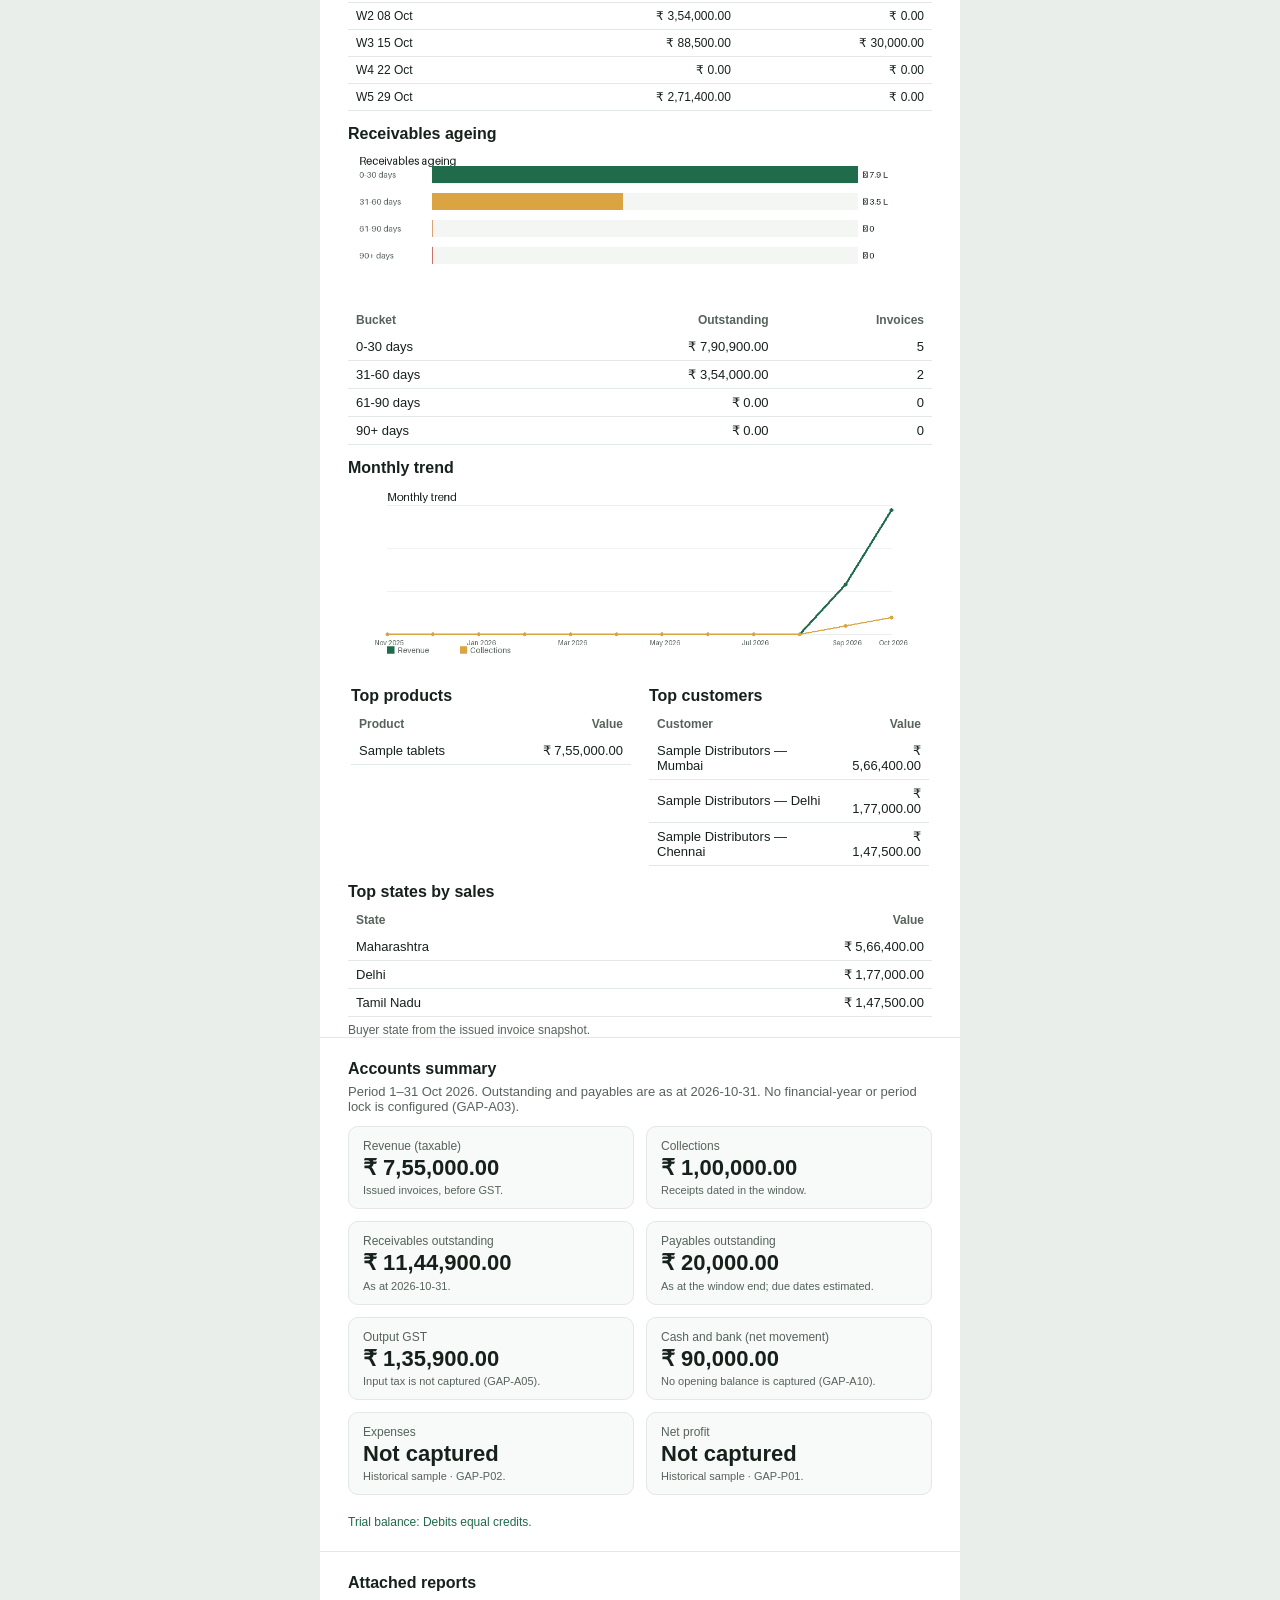
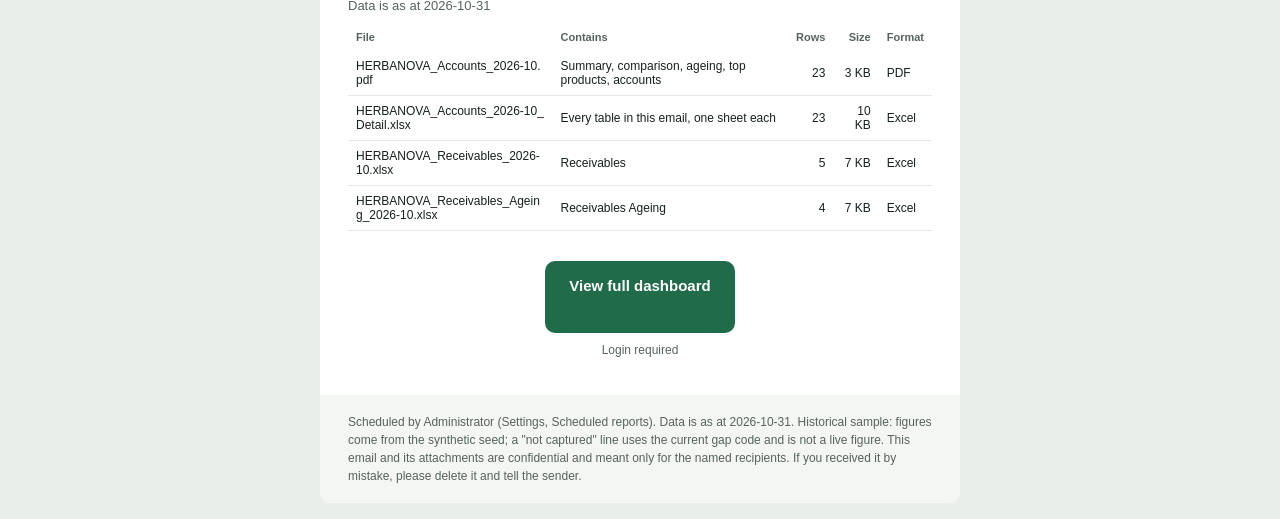
==== commit e208d5a2: "Add profit and loss, live account figures and exports profit_loss.statement() builds revenue and ret" ====
--- a/docs/samples/HERBANOVA_Accounts_Report_2026-10.html
+++ b/docs/samples/HERBANOVA_Accounts_Report_2026-10.html
@@ -24,11 +24,11 @@
 <div style="font-size:13px;opacity:.92;margin-top:4px">Accounts Report · 1–31 Oct 2026</div>
 <div style="font-size:12px;opacity:.85;margin-top:2px">Generated 1 Nov 2026, 04:02 AM IST</div></td>
 </tr></table></td></tr>
-<tr><td style="padding:22px 28px 0">
+<tr><td style="padding:14px 28px 0"><p style="margin:0;font-size:12px;color:#9A5B00;background:#FFF7E6;border:1px solid #F0D9A8;border-radius:8px;padding:8px 10px">Historical sample rendered before stock costing and expenses existed. Profit and expense figures are a layout reference only; current templates show live gross profit (partial when needed), expenses and net profit, with GAP-P01/P02/P03 only where an input is missing.</p></td></tr><tr><td style="padding:22px 28px 0">
 <p style="margin:0 0 10px;font-size:14px;line-height:1.5">Dear Sir / Madam,</p>
 <p style="margin:0 0 10px;font-size:14px;line-height:1.5"><b>Sales were ₹ 8,90,900.00, ▲ up 151.7% on the previous period. 1 item needs attention.</b></p>
 </td></tr>
-<tr><td style="padding:12px 22px 0 28px"><table role="presentation" width="100%" style="border-collapse:separate;border-spacing:0"><tr><td width="50%" style="padding:0 6px 12px 0;vertical-align:top"><div style="border:1px solid #E2E8E4;border-radius:10px;padding:12px 14px;background:#F7FAF8;height:100%"><span style="display:block;font-size:12px;color:#56635B">Sales</span><b style="display:block;font-size:22px;line-height:1.2;margin:2px 0;color:#16211B">₹ 8,90,900.00</b><i style="font-style:normal;font-size:12px;font-weight:700;color:#1F6B4A">▲ up 151.7% vs previous</i><div style="font-size:11px;color:#56635B;margin-top:3px">Issued invoices, including GST.</div></div></td><td width="50%" style="padding:0 0 12px 6px;vertical-align:top"><div style="border:1px solid #E2E8E4;border-radius:10px;padding:12px 14px;background:#F7FAF8;height:100%"><span style="display:block;font-size:12px;color:#56635B">Purchases</span><b style="display:block;font-size:22px;line-height:1.2;margin:2px 0;color:#16211B">₹ 30,000.00</b><i style="font-style:normal;font-size:12px;font-weight:700;color:#56635B">No prior period to compare</i><div style="font-size:11px;color:#56635B;margin-top:3px">Goods received, valued at order cost.</div></div></td></tr><tr><td width="50%" style="padding:0 6px 12px 0;vertical-align:top"><div style="border:1px solid #E2E8E4;border-radius:10px;padding:12px 14px;background:#F7FAF8;height:100%"><span style="display:block;font-size:12px;color:#56635B">Sales orders</span><b style="display:block;font-size:22px;line-height:1.2;margin:2px 0;color:#16211B">0</b><i style="font-style:normal;font-size:12px;font-weight:700;color:#56635B">No prior period to compare</i><div style="font-size:11px;color:#56635B;margin-top:3px">Orders created in the window.</div></div></td><td width="50%" style="padding:0 0 12px 6px;vertical-align:top"><div style="border:1px solid #E2E8E4;border-radius:10px;padding:12px 14px;background:#F7FAF8;height:100%"><span style="display:block;font-size:12px;color:#56635B">Collections</span><b style="display:block;font-size:22px;line-height:1.2;margin:2px 0;color:#16211B">₹ 1,00,000.00</b><i style="font-style:normal;font-size:12px;font-weight:700;color:#1F6B4A">▲ up 100.0% vs previous</i><div style="font-size:11px;color:#56635B;margin-top:3px">Receipts dated in the window.</div></div></td></tr><tr><td width="50%" style="padding:0 6px 12px 0;vertical-align:top"><div style="border:1px solid #E2E8E4;border-radius:10px;padding:12px 14px;background:#F7FAF8;height:100%"><span style="display:block;font-size:12px;color:#56635B">Returns</span><b style="display:block;font-size:22px;line-height:1.2;margin:2px 0;color:#16211B">₹ 0.00</b><i style="font-style:normal;font-size:12px;font-weight:700;color:#56635B">No prior period to compare</i><div style="font-size:11px;color:#56635B;margin-top:3px">Issued credit notes.</div></div></td><td width="50%" style="padding:0 0 12px 6px;vertical-align:top"><div style="border:1px solid #E2E8E4;border-radius:10px;padding:12px 14px;background:#F7FAF8;height:100%"><span style="display:block;font-size:12px;color:#56635B">Receivables outstanding</span><b style="display:block;font-size:22px;line-height:1.2;margin:2px 0;color:#16211B">₹ 11,44,900.00</b><i style="font-style:normal;font-size:12px;font-weight:700;color:#56635B">No prior period to compare</i><div style="font-size:11px;color:#56635B;margin-top:3px">As at the window end.</div></div></td></tr><tr><td width="50%" style="padding:0 6px 12px 0;vertical-align:top"><div style="border:1px solid #E2E8E4;border-radius:10px;padding:12px 14px;background:#F7FAF8;height:100%"><span style="display:block;font-size:12px;color:#56635B">Gross margin</span><b style="display:block;font-size:22px;line-height:1.2;margin:2px 0;color:#16211B">No data yet</b><i style="font-style:normal;font-size:12px;font-weight:700;color:#9A5B00">No data yet · GAP-A02</i><div style="font-size:11px;color:#56635B;margin-top:3px">Cost of goods is not captured.</div></div></td><td width="50%" style="padding:0 0 12px 6px;vertical-align:top"><div style="border:1px solid #E2E8E4;border-radius:10px;padding:12px 14px;background:#F7FAF8;height:100%"><span style="display:block;font-size:12px;color:#56635B">Net profit</span><b style="display:block;font-size:22px;line-height:1.2;margin:2px 0;color:#16211B">No data yet</b><i style="font-style:normal;font-size:12px;font-weight:700;color:#9A5B00">No data yet · GAP-A02</i><div style="font-size:11px;color:#56635B;margin-top:3px">Cost and expenses are not captured.</div></div></td></tr></table></td></tr>
+<tr><td style="padding:12px 22px 0 28px"><table role="presentation" width="100%" style="border-collapse:separate;border-spacing:0"><tr><td width="50%" style="padding:0 6px 12px 0;vertical-align:top"><div style="border:1px solid #E2E8E4;border-radius:10px;padding:12px 14px;background:#F7FAF8;height:100%"><span style="display:block;font-size:12px;color:#56635B">Sales</span><b style="display:block;font-size:22px;line-height:1.2;margin:2px 0;color:#16211B">₹ 8,90,900.00</b><i style="font-style:normal;font-size:12px;font-weight:700;color:#1F6B4A">▲ up 151.7% vs previous</i><div style="font-size:11px;color:#56635B;margin-top:3px">Issued invoices, including GST.</div></div></td><td width="50%" style="padding:0 0 12px 6px;vertical-align:top"><div style="border:1px solid #E2E8E4;border-radius:10px;padding:12px 14px;background:#F7FAF8;height:100%"><span style="display:block;font-size:12px;color:#56635B">Purchases</span><b style="display:block;font-size:22px;line-height:1.2;margin:2px 0;color:#16211B">₹ 30,000.00</b><i style="font-style:normal;font-size:12px;font-weight:700;color:#56635B">No prior period to compare</i><div style="font-size:11px;color:#56635B;margin-top:3px">Goods received, valued at order cost.</div></div></td></tr><tr><td width="50%" style="padding:0 6px 12px 0;vertical-align:top"><div style="border:1px solid #E2E8E4;border-radius:10px;padding:12px 14px;background:#F7FAF8;height:100%"><span style="display:block;font-size:12px;color:#56635B">Sales orders</span><b style="display:block;font-size:22px;line-height:1.2;margin:2px 0;color:#16211B">0</b><i style="font-style:normal;font-size:12px;font-weight:700;color:#56635B">No prior period to compare</i><div style="font-size:11px;color:#56635B;margin-top:3px">Orders created in the window.</div></div></td><td width="50%" style="padding:0 0 12px 6px;vertical-align:top"><div style="border:1px solid #E2E8E4;border-radius:10px;padding:12px 14px;background:#F7FAF8;height:100%"><span style="display:block;font-size:12px;color:#56635B">Collections</span><b style="display:block;font-size:22px;line-height:1.2;margin:2px 0;color:#16211B">₹ 1,00,000.00</b><i style="font-style:normal;font-size:12px;font-weight:700;color:#1F6B4A">▲ up 100.0% vs previous</i><div style="font-size:11px;color:#56635B;margin-top:3px">Receipts dated in the window.</div></div></td></tr><tr><td width="50%" style="padding:0 6px 12px 0;vertical-align:top"><div style="border:1px solid #E2E8E4;border-radius:10px;padding:12px 14px;background:#F7FAF8;height:100%"><span style="display:block;font-size:12px;color:#56635B">Returns</span><b style="display:block;font-size:22px;line-height:1.2;margin:2px 0;color:#16211B">₹ 0.00</b><i style="font-style:normal;font-size:12px;font-weight:700;color:#56635B">No prior period to compare</i><div style="font-size:11px;color:#56635B;margin-top:3px">Issued credit notes.</div></div></td><td width="50%" style="padding:0 0 12px 6px;vertical-align:top"><div style="border:1px solid #E2E8E4;border-radius:10px;padding:12px 14px;background:#F7FAF8;height:100%"><span style="display:block;font-size:12px;color:#56635B">Receivables outstanding</span><b style="display:block;font-size:22px;line-height:1.2;margin:2px 0;color:#16211B">₹ 11,44,900.00</b><i style="font-style:normal;font-size:12px;font-weight:700;color:#56635B">No prior period to compare</i><div style="font-size:11px;color:#56635B;margin-top:3px">As at the window end.</div></div></td></tr><tr><td width="50%" style="padding:0 6px 12px 0;vertical-align:top"><div style="border:1px solid #E2E8E4;border-radius:10px;padding:12px 14px;background:#F7FAF8;height:100%"><span style="display:block;font-size:12px;color:#56635B">Gross profit</span><b style="display:block;font-size:22px;line-height:1.2;margin:2px 0;color:#16211B">Not captured</b><i style="font-style:normal;font-size:12px;font-weight:700;color:#9A5B00">Historical sample · GAP-P01</i><div style="font-size:11px;color:#56635B;margin-top:3px">This sample predates stock costing; current output labels a partial figure.</div></div></td><td width="50%" style="padding:0 0 12px 6px;vertical-align:top"><div style="border:1px solid #E2E8E4;border-radius:10px;padding:12px 14px;background:#F7FAF8;height:100%"><span style="display:block;font-size:12px;color:#56635B">Net profit</span><b style="display:block;font-size:22px;line-height:1.2;margin:2px 0;color:#16211B">Not captured</b><i style="font-style:normal;font-size:12px;font-weight:700;color:#9A5B00">Historical sample · GAP-P01</i><div style="font-size:11px;color:#56635B;margin-top:3px">Shown only when cost, expenses and payroll are complete.</div></div></td></tr></table></td></tr>
 <tr><td style="padding:10px 28px 0">
 <h2 style="margin:8px 0 10px;font-size:16px;color:#16211B">Needs attention</h2>
 <div style="border-left:4px solid #B3261E;background:#FDECEA;padding:10px 14px;margin:0 0 8px;font-size:14px;color:#16211B"><b>1 customer is over their credit limit</b> ₹ 6,75,000.00 above the approved limits. <a href="http://127.0.0.1:8000/ui/#/accounts" style="color:#B3261E;font-weight:600">Open credit use</a></div>
@@ -36,7 +36,7 @@
 <tr><td style="padding:18px 28px 0">
 <h2 style="margin:0 0 6px;font-size:16px;color:#16211B">Comparison</h2>
 <p style="margin:0 0 10px;font-size:13px;color:#56635B">1–31 Oct 2026 against the equally long previous period and the same period last year. A change against zero is shown as "No prior figure".</p>
-<div style="overflow-x:auto"><table role="table" width="100%" style="border-collapse:collapse;min-width:520px"><tr><th style="background:#1F6B4A;color:#fff;font-size:12px;text-align:left;padding:8px">Metric</th><th style="background:#1F6B4A;color:#fff;font-size:12px;text-align:right;padding:8px">This period</th><th style="background:#1F6B4A;color:#fff;font-size:12px;text-align:right;padding:8px">Previous</th><th style="background:#1F6B4A;color:#fff;font-size:12px;text-align:right;padding:8px">Last year</th><th style="background:#1F6B4A;color:#fff;font-size:12px;text-align:right;padding:8px">Change</th></tr><tr><td style="padding:9px 8px;border-bottom:1px solid #E2E8E4;font-size:13px">Sales</td><td style="padding:9px 8px;border-bottom:1px solid #E2E8E4;font-size:13px;text-align:right">₹ 8,90,900.00</td><td style="padding:9px 8px;border-bottom:1px solid #E2E8E4;font-size:13px;text-align:right">₹ 3,54,000.00</td><td style="padding:9px 8px;border-bottom:1px solid #E2E8E4;font-size:13px;text-align:right">₹ 0.00</td><td style="padding:9px 8px;border-bottom:1px solid #E2E8E4;font-size:13px;text-align:right"><span style="color:#1F6B4A;font-weight:700">▲ 151.7%</span></td></tr><tr><td style="padding:9px 8px;border-bottom:1px solid #E2E8E4;font-size:13px">Purchases</td><td style="padding:9px 8px;border-bottom:1px solid #E2E8E4;font-size:13px;text-align:right">₹ 30,000.00</td><td style="padding:9px 8px;border-bottom:1px solid #E2E8E4;font-size:13px;text-align:right">₹ 0.00</td><td style="padding:9px 8px;border-bottom:1px solid #E2E8E4;font-size:13px;text-align:right">₹ 0.00</td><td style="padding:9px 8px;border-bottom:1px solid #E2E8E4;font-size:13px;text-align:right">No prior figure</td></tr><tr><td style="padding:9px 8px;border-bottom:1px solid #E2E8E4;font-size:13px">Orders</td><td style="padding:9px 8px;border-bottom:1px solid #E2E8E4;font-size:13px;text-align:right">₹ 0.00</td><td style="padding:9px 8px;border-bottom:1px solid #E2E8E4;font-size:13px;text-align:right">₹ 0.00</td><td style="padding:9px 8px;border-bottom:1px solid #E2E8E4;font-size:13px;text-align:right">₹ 0.00</td><td style="padding:9px 8px;border-bottom:1px solid #E2E8E4;font-size:13px;text-align:right">No prior figure</td></tr><tr><td style="padding:9px 8px;border-bottom:1px solid #E2E8E4;font-size:13px">Collections</td><td style="padding:9px 8px;border-bottom:1px solid #E2E8E4;font-size:13px;text-align:right">₹ 1,00,000.00</td><td style="padding:9px 8px;border-bottom:1px solid #E2E8E4;font-size:13px;text-align:right">₹ 50,000.00</td><td style="padding:9px 8px;border-bottom:1px solid #E2E8E4;font-size:13px;text-align:right">₹ 0.00</td><td style="padding:9px 8px;border-bottom:1px solid #E2E8E4;font-size:13px;text-align:right"><span style="color:#1F6B4A;font-weight:700">▲ 100.0%</span></td></tr><tr><td style="padding:9px 8px;border-bottom:1px solid #E2E8E4;font-size:13px">Returns</td><td style="padding:9px 8px;border-bottom:1px solid #E2E8E4;font-size:13px;text-align:right">₹ 0.00</td><td style="padding:9px 8px;border-bottom:1px solid #E2E8E4;font-size:13px;text-align:right">₹ 0.00</td><td style="padding:9px 8px;border-bottom:1px solid #E2E8E4;font-size:13px;text-align:right">₹ 0.00</td><td style="padding:9px 8px;border-bottom:1px solid #E2E8E4;font-size:13px;text-align:right">No prior figure</td></tr><tr><td style="padding:9px 8px;border-bottom:1px solid #E2E8E4;font-size:13px">Receivables outstanding</td><td style="padding:9px 8px;border-bottom:1px solid #E2E8E4;font-size:13px;text-align:right">₹ 11,44,900.00</td><td style="padding:9px 8px;border-bottom:1px solid #E2E8E4;font-size:13px;text-align:right">—</td><td style="padding:9px 8px;border-bottom:1px solid #E2E8E4;font-size:13px;text-align:right">—</td><td style="padding:9px 8px;border-bottom:1px solid #E2E8E4;font-size:13px;text-align:right">No prior figure</td></tr><tr><td style="padding:9px 8px;border-bottom:1px solid #E2E8E4;font-size:13px">Gross margin</td><td colspan="4" style="padding:9px 8px;border-bottom:1px solid #E2E8E4;font-size:13px;color:#9A5B00">No data yet · GAP-A02</td></tr><tr><td style="padding:9px 8px;border-bottom:1px solid #E2E8E4;font-size:13px">Net profit</td><td colspan="4" style="padding:9px 8px;border-bottom:1px solid #E2E8E4;font-size:13px;color:#9A5B00">No data yet · GAP-A02</td></tr></table></div>
+<div style="overflow-x:auto"><table role="table" width="100%" style="border-collapse:collapse;min-width:520px"><tr><th style="background:#1F6B4A;color:#fff;font-size:12px;text-align:left;padding:8px">Metric</th><th style="background:#1F6B4A;color:#fff;font-size:12px;text-align:right;padding:8px">This period</th><th style="background:#1F6B4A;color:#fff;font-size:12px;text-align:right;padding:8px">Previous</th><th style="background:#1F6B4A;color:#fff;font-size:12px;text-align:right;padding:8px">Last year</th><th style="background:#1F6B4A;color:#fff;font-size:12px;text-align:right;padding:8px">Change</th></tr><tr><td style="padding:9px 8px;border-bottom:1px solid #E2E8E4;font-size:13px">Sales</td><td style="padding:9px 8px;border-bottom:1px solid #E2E8E4;font-size:13px;text-align:right">₹ 8,90,900.00</td><td style="padding:9px 8px;border-bottom:1px solid #E2E8E4;font-size:13px;text-align:right">₹ 3,54,000.00</td><td style="padding:9px 8px;border-bottom:1px solid #E2E8E4;font-size:13px;text-align:right">₹ 0.00</td><td style="padding:9px 8px;border-bottom:1px solid #E2E8E4;font-size:13px;text-align:right"><span style="color:#1F6B4A;font-weight:700">▲ 151.7%</span></td></tr><tr><td style="padding:9px 8px;border-bottom:1px solid #E2E8E4;font-size:13px">Purchases</td><td style="padding:9px 8px;border-bottom:1px solid #E2E8E4;font-size:13px;text-align:right">₹ 30,000.00</td><td style="padding:9px 8px;border-bottom:1px solid #E2E8E4;font-size:13px;text-align:right">₹ 0.00</td><td style="padding:9px 8px;border-bottom:1px solid #E2E8E4;font-size:13px;text-align:right">₹ 0.00</td><td style="padding:9px 8px;border-bottom:1px solid #E2E8E4;font-size:13px;text-align:right">No prior figure</td></tr><tr><td style="padding:9px 8px;border-bottom:1px solid #E2E8E4;font-size:13px">Orders</td><td style="padding:9px 8px;border-bottom:1px solid #E2E8E4;font-size:13px;text-align:right">₹ 0.00</td><td style="padding:9px 8px;border-bottom:1px solid #E2E8E4;font-size:13px;text-align:right">₹ 0.00</td><td style="padding:9px 8px;border-bottom:1px solid #E2E8E4;font-size:13px;text-align:right">₹ 0.00</td><td style="padding:9px 8px;border-bottom:1px solid #E2E8E4;font-size:13px;text-align:right">No prior figure</td></tr><tr><td style="padding:9px 8px;border-bottom:1px solid #E2E8E4;font-size:13px">Collections</td><td style="padding:9px 8px;border-bottom:1px solid #E2E8E4;font-size:13px;text-align:right">₹ 1,00,000.00</td><td style="padding:9px 8px;border-bottom:1px solid #E2E8E4;font-size:13px;text-align:right">₹ 50,000.00</td><td style="padding:9px 8px;border-bottom:1px solid #E2E8E4;font-size:13px;text-align:right">₹ 0.00</td><td style="padding:9px 8px;border-bottom:1px solid #E2E8E4;font-size:13px;text-align:right"><span style="color:#1F6B4A;font-weight:700">▲ 100.0%</span></td></tr><tr><td style="padding:9px 8px;border-bottom:1px solid #E2E8E4;font-size:13px">Returns</td><td style="padding:9px 8px;border-bottom:1px solid #E2E8E4;font-size:13px;text-align:right">₹ 0.00</td><td style="padding:9px 8px;border-bottom:1px solid #E2E8E4;font-size:13px;text-align:right">₹ 0.00</td><td style="padding:9px 8px;border-bottom:1px solid #E2E8E4;font-size:13px;text-align:right">₹ 0.00</td><td style="padding:9px 8px;border-bottom:1px solid #E2E8E4;font-size:13px;text-align:right">No prior figure</td></tr><tr><td style="padding:9px 8px;border-bottom:1px solid #E2E8E4;font-size:13px">Receivables outstanding</td><td style="padding:9px 8px;border-bottom:1px solid #E2E8E4;font-size:13px;text-align:right">₹ 11,44,900.00</td><td style="padding:9px 8px;border-bottom:1px solid #E2E8E4;font-size:13px;text-align:right">—</td><td style="padding:9px 8px;border-bottom:1px solid #E2E8E4;font-size:13px;text-align:right">—</td><td style="padding:9px 8px;border-bottom:1px solid #E2E8E4;font-size:13px;text-align:right">No prior figure</td></tr><tr><td style="padding:9px 8px;border-bottom:1px solid #E2E8E4;font-size:13px">Gross profit</td><td colspan="4" style="padding:9px 8px;border-bottom:1px solid #E2E8E4;font-size:13px;color:#9A5B00">Not captured in this historical sample (GAP-P01)</td></tr><tr><td style="padding:9px 8px;border-bottom:1px solid #E2E8E4;font-size:13px">Net profit</td><td colspan="4" style="padding:9px 8px;border-bottom:1px solid #E2E8E4;font-size:13px;color:#9A5B00">Not captured in this historical sample (GAP-P01)</td></tr></table></div>
 </td></tr>
 <tr><td style="padding:18px 28px 0"><h2 style="margin:14px 0 6px;font-size:16px;color:#16211B">Sales vs purchases</h2><img src="[data-uri]" width="560" alt="Bar chart of sales and purchases for 1–31 Oct 2026. The same figures are in the table below." style="width:100%;max-width:560px;height:auto;border:0"><table role="table" width="100%" style="border-collapse:collapse;margin-top:8px"><tr><th style="font-size:12px;text-align:left;padding:6px 8px;color:#56635B">Period</th><th style="font-size:12px;text-align:right;padding:6px 8px;color:#56635B">Sales</th><th style="font-size:12px;text-align:right;padding:6px 8px;color:#56635B">Purchases</th></tr><tr><td style="padding:6px 8px;border-bottom:1px solid #E2E8E4;font-size:12px">W1 01 Oct</td><td style="padding:6px 8px;border-bottom:1px solid #E2E8E4;font-size:12px;text-align:right">₹ 1,77,000.00</td><td style="padding:6px 8px;border-bottom:1px solid #E2E8E4;font-size:12px;text-align:right">₹ 0.00</td></tr><tr><td style="padding:6px 8px;border-bottom:1px solid #E2E8E4;font-size:12px">W2 08 Oct</td><td style="padding:6px 8px;border-bottom:1px solid #E2E8E4;font-size:12px;text-align:right">₹ 3,54,000.00</td><td style="padding:6px 8px;border-bottom:1px solid #E2E8E4;font-size:12px;text-align:right">₹ 0.00</td></tr><tr><td style="padding:6px 8px;border-bottom:1px solid #E2E8E4;font-size:12px">W3 15 Oct</td><td style="padding:6px 8px;border-bottom:1px solid #E2E8E4;font-size:12px;text-align:right">₹ 88,500.00</td><td style="padding:6px 8px;border-bottom:1px solid #E2E8E4;font-size:12px;text-align:right">₹ 30,000.00</td></tr><tr><td style="padding:6px 8px;border-bottom:1px solid #E2E8E4;font-size:12px">W4 22 Oct</td><td style="padding:6px 8px;border-bottom:1px solid #E2E8E4;font-size:12px;text-align:right">₹ 0.00</td><td style="padding:6px 8px;border-bottom:1px solid #E2E8E4;font-size:12px;text-align:right">₹ 0.00</td></tr><tr><td style="padding:6px 8px;border-bottom:1px solid #E2E8E4;font-size:12px">W5 29 Oct</td><td style="padding:6px 8px;border-bottom:1px solid #E2E8E4;font-size:12px;text-align:right">₹ 2,71,400.00</td><td style="padding:6px 8px;border-bottom:1px solid #E2E8E4;font-size:12px;text-align:right">₹ 0.00</td></tr></table><h2 style="margin:14px 0 6px;font-size:16px;color:#16211B">Receivables ageing</h2><img src="[data-uri]" width="560" alt="Bar chart of receivables by age bucket. The same figures are in the table below." style="width:100%;max-width:560px;height:auto;border:0"><table role="table" width="100%" style="border-collapse:collapse;margin-top:8px"><tr><th style="font-size:12px;text-align:left;padding:6px 8px;color:#56635B">Bucket</th><th style="font-size:12px;text-align:right;padding:6px 8px;color:#56635B">Outstanding</th><th style="font-size:12px;text-align:right;padding:6px 8px;color:#56635B">Invoices</th></tr><tr><td style="padding:6px 8px;border-bottom:1px solid #E2E8E4;font-size:13px">0-30 days</td><td style="padding:6px 8px;border-bottom:1px solid #E2E8E4;font-size:13px;text-align:right">₹ 7,90,900.00</td><td style="padding:6px 8px;border-bottom:1px solid #E2E8E4;font-size:13px;text-align:right">5</td></tr><tr><td style="padding:6px 8px;border-bottom:1px solid #E2E8E4;font-size:13px">31-60 days</td><td style="padding:6px 8px;border-bottom:1px solid #E2E8E4;font-size:13px;text-align:right">₹ 3,54,000.00</td><td style="padding:6px 8px;border-bottom:1px solid #E2E8E4;font-size:13px;text-align:right">2</td></tr><tr><td style="padding:6px 8px;border-bottom:1px solid #E2E8E4;font-size:13px">61-90 days</td><td style="padding:6px 8px;border-bottom:1px solid #E2E8E4;font-size:13px;text-align:right">₹ 0.00</td><td style="padding:6px 8px;border-bottom:1px solid #E2E8E4;font-size:13px;text-align:right">0</td></tr><tr><td style="padding:6px 8px;border-bottom:1px solid #E2E8E4;font-size:13px">90+ days</td><td style="padding:6px 8px;border-bottom:1px solid #E2E8E4;font-size:13px;text-align:right">₹ 0.00</td><td style="padding:6px 8px;border-bottom:1px solid #E2E8E4;font-size:13px;text-align:right">0</td></tr></table><h2 style="margin:14px 0 6px;font-size:16px;color:#16211B">Monthly trend</h2><img src="[data-uri]" width="560" alt="Line chart of monthly revenue and collections. The figures are in the accounts table." style="width:100%;max-width:560px;height:auto;border:0"></td></tr>
 <tr><td style="padding:18px 28px 0">
@@ -51,7 +51,7 @@
 <table role="table" width="100%" style="border-collapse:collapse"><tr><th style="font-size:12px;text-align:left;padding:6px 8px;color:#56635B">State</th><th style="font-size:12px;text-align:right;padding:6px 8px;color:#56635B">Value</th></tr><tr><td style="padding:6px 8px;border-bottom:1px solid #E2E8E4;font-size:13px">Maharashtra</td><td style="padding:6px 8px;border-bottom:1px solid #E2E8E4;font-size:13px;text-align:right">₹ 5,66,400.00</td></tr><tr><td style="padding:6px 8px;border-bottom:1px solid #E2E8E4;font-size:13px">Delhi</td><td style="padding:6px 8px;border-bottom:1px solid #E2E8E4;font-size:13px;text-align:right">₹ 1,77,000.00</td></tr><tr><td style="padding:6px 8px;border-bottom:1px solid #E2E8E4;font-size:13px">Tamil Nadu</td><td style="padding:6px 8px;border-bottom:1px solid #E2E8E4;font-size:13px;text-align:right">₹ 1,47,500.00</td></tr></table>
 <p style="font-size:12px;color:#56635B;margin:6px 0 0">Buyer state from the issued invoice snapshot.</p>
 </td></tr>
-<tr><td><hr style="border:0;border-top:1px solid #E2E8E4;margin:0"><div style="padding:22px 28px"><h2 style="margin:0 0 6px;font-size:16px;color:#16211B">Accounts summary</h2><p style="margin:0 0 12px;font-size:13px;color:#56635B">Period 1–31 Oct 2026. Outstanding and payables are as at 2026-10-31. No financial-year or period lock is configured (GAP-A03).</p><table role="presentation" width="100%" style="border-collapse:separate;border-spacing:0"><tr><td width="50%" style="padding:0 6px 12px 0;vertical-align:top"><div style="border:1px solid #E2E8E4;border-radius:10px;padding:12px 14px;background:#F7FAF8;height:100%"><span style="display:block;font-size:12px;color:#56635B">Revenue (taxable)</span><b style="display:block;font-size:22px;line-height:1.2;margin:2px 0;color:#16211B">₹ 7,55,000.00</b><div style="font-size:11px;color:#56635B;margin-top:3px">Issued invoices, before GST.</div></div></td><td width="50%" style="padding:0 0 12px 6px;vertical-align:top"><div style="border:1px solid #E2E8E4;border-radius:10px;padding:12px 14px;background:#F7FAF8;height:100%"><span style="display:block;font-size:12px;color:#56635B">Collections</span><b style="display:block;font-size:22px;line-height:1.2;margin:2px 0;color:#16211B">₹ 1,00,000.00</b><div style="font-size:11px;color:#56635B;margin-top:3px">Receipts dated in the window.</div></div></td></tr><tr><td width="50%" style="padding:0 6px 12px 0;vertical-align:top"><div style="border:1px solid #E2E8E4;border-radius:10px;padding:12px 14px;background:#F7FAF8;height:100%"><span style="display:block;font-size:12px;color:#56635B">Receivables outstanding</span><b style="display:block;font-size:22px;line-height:1.2;margin:2px 0;color:#16211B">₹ 11,44,900.00</b><div style="font-size:11px;color:#56635B;margin-top:3px">As at 2026-10-31.</div></div></td><td width="50%" style="padding:0 0 12px 6px;vertical-align:top"><div style="border:1px solid #E2E8E4;border-radius:10px;padding:12px 14px;background:#F7FAF8;height:100%"><span style="display:block;font-size:12px;color:#56635B">Payables outstanding</span><b style="display:block;font-size:22px;line-height:1.2;margin:2px 0;color:#16211B">₹ 20,000.00</b><div style="font-size:11px;color:#56635B;margin-top:3px">As at the window end; due dates estimated.</div></div></td></tr><tr><td width="50%" style="padding:0 6px 12px 0;vertical-align:top"><div style="border:1px solid #E2E8E4;border-radius:10px;padding:12px 14px;background:#F7FAF8;height:100%"><span style="display:block;font-size:12px;color:#56635B">Output GST</span><b style="display:block;font-size:22px;line-height:1.2;margin:2px 0;color:#16211B">₹ 1,35,900.00</b><div style="font-size:11px;color:#56635B;margin-top:3px">Input tax is not captured (GAP-A05).</div></div></td><td width="50%" style="padding:0 0 12px 6px;vertical-align:top"><div style="border:1px solid #E2E8E4;border-radius:10px;padding:12px 14px;background:#F7FAF8;height:100%"><span style="display:block;font-size:12px;color:#56635B">Cash and bank (net movement)</span><b style="display:block;font-size:22px;line-height:1.2;margin:2px 0;color:#16211B">₹ 90,000.00</b><div style="font-size:11px;color:#56635B;margin-top:3px">No opening balance is captured (GAP-A10).</div></div></td></tr><tr><td width="50%" style="padding:0 6px 12px 0;vertical-align:top"><div style="border:1px solid #E2E8E4;border-radius:10px;padding:12px 14px;background:#F7FAF8;height:100%"><span style="display:block;font-size:12px;color:#56635B">Expenses</span><b style="display:block;font-size:22px;line-height:1.2;margin:2px 0;color:#16211B">No data yet</b><div style="font-size:11px;color:#56635B;margin-top:3px">No expense record exists.</div></div></td><td width="50%" style="padding:0 0 12px 6px;vertical-align:top"><div style="border:1px solid #E2E8E4;border-radius:10px;padding:12px 14px;background:#F7FAF8;height:100%"><span style="display:block;font-size:12px;color:#56635B">Net profit</span><b style="display:block;font-size:22px;line-height:1.2;margin:2px 0;color:#16211B">No data yet</b><div style="font-size:11px;color:#56635B;margin-top:3px">Cost and expenses are not captured.</div></div></td></tr></table><p style="font-size:12px;color:#1F6B4A;margin:8px 0 0">Trial balance: Debits equal credits.</p></div></td></tr>
+<tr><td><hr style="border:0;border-top:1px solid #E2E8E4;margin:0"><div style="padding:22px 28px"><h2 style="margin:0 0 6px;font-size:16px;color:#16211B">Accounts summary</h2><p style="margin:0 0 12px;font-size:13px;color:#56635B">Period 1–31 Oct 2026. Outstanding and payables are as at 2026-10-31. No financial-year or period lock is configured (GAP-A03).</p><table role="presentation" width="100%" style="border-collapse:separate;border-spacing:0"><tr><td width="50%" style="padding:0 6px 12px 0;vertical-align:top"><div style="border:1px solid #E2E8E4;border-radius:10px;padding:12px 14px;background:#F7FAF8;height:100%"><span style="display:block;font-size:12px;color:#56635B">Revenue (taxable)</span><b style="display:block;font-size:22px;line-height:1.2;margin:2px 0;color:#16211B">₹ 7,55,000.00</b><div style="font-size:11px;color:#56635B;margin-top:3px">Issued invoices, before GST.</div></div></td><td width="50%" style="padding:0 0 12px 6px;vertical-align:top"><div style="border:1px solid #E2E8E4;border-radius:10px;padding:12px 14px;background:#F7FAF8;height:100%"><span style="display:block;font-size:12px;color:#56635B">Collections</span><b style="display:block;font-size:22px;line-height:1.2;margin:2px 0;color:#16211B">₹ 1,00,000.00</b><div style="font-size:11px;color:#56635B;margin-top:3px">Receipts dated in the window.</div></div></td></tr><tr><td width="50%" style="padding:0 6px 12px 0;vertical-align:top"><div style="border:1px solid #E2E8E4;border-radius:10px;padding:12px 14px;background:#F7FAF8;height:100%"><span style="display:block;font-size:12px;color:#56635B">Receivables outstanding</span><b style="display:block;font-size:22px;line-height:1.2;margin:2px 0;color:#16211B">₹ 11,44,900.00</b><div style="font-size:11px;color:#56635B;margin-top:3px">As at 2026-10-31.</div></div></td><td width="50%" style="padding:0 0 12px 6px;vertical-align:top"><div style="border:1px solid #E2E8E4;border-radius:10px;padding:12px 14px;background:#F7FAF8;height:100%"><span style="display:block;font-size:12px;color:#56635B">Payables outstanding</span><b style="display:block;font-size:22px;line-height:1.2;margin:2px 0;color:#16211B">₹ 20,000.00</b><div style="font-size:11px;color:#56635B;margin-top:3px">As at the window end; due dates estimated.</div></div></td></tr><tr><td width="50%" style="padding:0 6px 12px 0;vertical-align:top"><div style="border:1px solid #E2E8E4;border-radius:10px;padding:12px 14px;background:#F7FAF8;height:100%"><span style="display:block;font-size:12px;color:#56635B">Output GST</span><b style="display:block;font-size:22px;line-height:1.2;margin:2px 0;color:#16211B">₹ 1,35,900.00</b><div style="font-size:11px;color:#56635B;margin-top:3px">Input tax is not captured (GAP-A05).</div></div></td><td width="50%" style="padding:0 0 12px 6px;vertical-align:top"><div style="border:1px solid #E2E8E4;border-radius:10px;padding:12px 14px;background:#F7FAF8;height:100%"><span style="display:block;font-size:12px;color:#56635B">Cash and bank (net movement)</span><b style="display:block;font-size:22px;line-height:1.2;margin:2px 0;color:#16211B">₹ 90,000.00</b><div style="font-size:11px;color:#56635B;margin-top:3px">No opening balance is captured (GAP-A10).</div></div></td></tr><tr><td width="50%" style="padding:0 6px 12px 0;vertical-align:top"><div style="border:1px solid #E2E8E4;border-radius:10px;padding:12px 14px;background:#F7FAF8;height:100%"><span style="display:block;font-size:12px;color:#56635B">Expenses</span><b style="display:block;font-size:22px;line-height:1.2;margin:2px 0;color:#16211B">Not captured</b><div style="font-size:11px;color:#56635B;margin-top:3px">Historical sample · GAP-P02.</div></div></td><td width="50%" style="padding:0 0 12px 6px;vertical-align:top"><div style="border:1px solid #E2E8E4;border-radius:10px;padding:12px 14px;background:#F7FAF8;height:100%"><span style="display:block;font-size:12px;color:#56635B">Net profit</span><b style="display:block;font-size:22px;line-height:1.2;margin:2px 0;color:#16211B">Not captured</b><div style="font-size:11px;color:#56635B;margin-top:3px">Historical sample · GAP-P01.</div></div></td></tr></table><p style="font-size:12px;color:#1F6B4A;margin:8px 0 0">Trial balance: Debits equal credits.</p></div></td></tr>
 <tr><td><hr style="border:0;border-top:1px solid #E2E8E4;margin:0"><div style="padding:22px 28px"><h2 style="margin:0 0 6px;font-size:16px;color:#16211B">Attached reports</h2><p style="margin:0 0 10px;font-size:13px;color:#56635B">Data is as at 2026-10-31</p><div style="overflow-x:auto"><table role="table" width="100%" style="border-collapse:collapse"><tr><th style="font-size:11px;text-align:left;padding:8px;color:#56635B">File</th><th style="font-size:11px;text-align:left;padding:8px;color:#56635B">Contains</th><th style="font-size:11px;text-align:right;padding:8px;color:#56635B">Rows</th><th style="font-size:11px;text-align:right;padding:8px;color:#56635B">Size</th><th style="font-size:11px;text-align:left;padding:8px;color:#56635B">Format</th></tr><tr><td style="padding:8px;border-bottom:1px solid #E2E8E4;font-size:12px;word-break:break-all">HERBANOVA_Accounts_2026-10.pdf</td><td style="padding:8px;border-bottom:1px solid #E2E8E4;font-size:12px">Summary, comparison, ageing, top products, accounts</td><td style="padding:8px;border-bottom:1px solid #E2E8E4;font-size:12px;text-align:right">23</td><td style="padding:8px;border-bottom:1px solid #E2E8E4;font-size:12px;text-align:right">3 KB</td><td style="padding:8px;border-bottom:1px solid #E2E8E4;font-size:12px">PDF</td></tr><tr><td style="padding:8px;border-bottom:1px solid #E2E8E4;font-size:12px;word-break:break-all">HERBANOVA_Accounts_2026-10_Detail.xlsx</td><td style="padding:8px;border-bottom:1px solid #E2E8E4;font-size:12px">Every table in this email, one sheet each</td><td style="padding:8px;border-bottom:1px solid #E2E8E4;font-size:12px;text-align:right">23</td><td style="padding:8px;border-bottom:1px solid #E2E8E4;font-size:12px;text-align:right">10 KB</td><td style="padding:8px;border-bottom:1px solid #E2E8E4;font-size:12px">Excel</td></tr><tr><td style="padding:8px;border-bottom:1px solid #E2E8E4;font-size:12px;word-break:break-all">HERBANOVA_Receivables_2026-10.xlsx</td><td style="padding:8px;border-bottom:1px solid #E2E8E4;font-size:12px">Receivables</td><td style="padding:8px;border-bottom:1px solid #E2E8E4;font-size:12px;text-align:right">5</td><td style="padding:8px;border-bottom:1px solid #E2E8E4;font-size:12px;text-align:right">7 KB</td><td style="padding:8px;border-bottom:1px solid #E2E8E4;font-size:12px">Excel</td></tr><tr><td style="padding:8px;border-bottom:1px solid #E2E8E4;font-size:12px;word-break:break-all">HERBANOVA_Receivables_Ageing_2026-10.xlsx</td><td style="padding:8px;border-bottom:1px solid #E2E8E4;font-size:12px">Receivables Ageing</td><td style="padding:8px;border-bottom:1px solid #E2E8E4;font-size:12px;text-align:right">4</td><td style="padding:8px;border-bottom:1px solid #E2E8E4;font-size:12px;text-align:right">7 KB</td><td style="padding:8px;border-bottom:1px solid #E2E8E4;font-size:12px">Excel</td></tr></table></div></div></td></tr>
 <tr><td style="padding:8px 28px 26px;text-align:center">
 <a href="http://127.0.0.1:8000/ui/" style="display:inline-block;background:#1F6B4A;color:#fff;text-decoration:none;font-weight:700;font-size:15px;padding:14px 24px;border-radius:10px;min-height:44px;line-height:1.4">View full dashboard</a>
@@ -59,7 +59,7 @@
 </td></tr>
 <tr><td style="background:#F4F6F3;padding:18px 28px;font-size:12px;color:#56635B;line-height:1.5">
 Scheduled by Administrator (Settings, Scheduled reports). Data is as at 2026-10-31.
-Every figure comes from the database; "No data yet" marks an input the system does not capture.
+Historical sample: figures come from the synthetic seed; a "not captured" line uses the current gap code and is not a live figure.
 This email and its attachments are confidential and meant only for the named recipients. If you received it by mistake, please delete it and tell the sender.
 </td></tr>
 </table></td></tr></table>
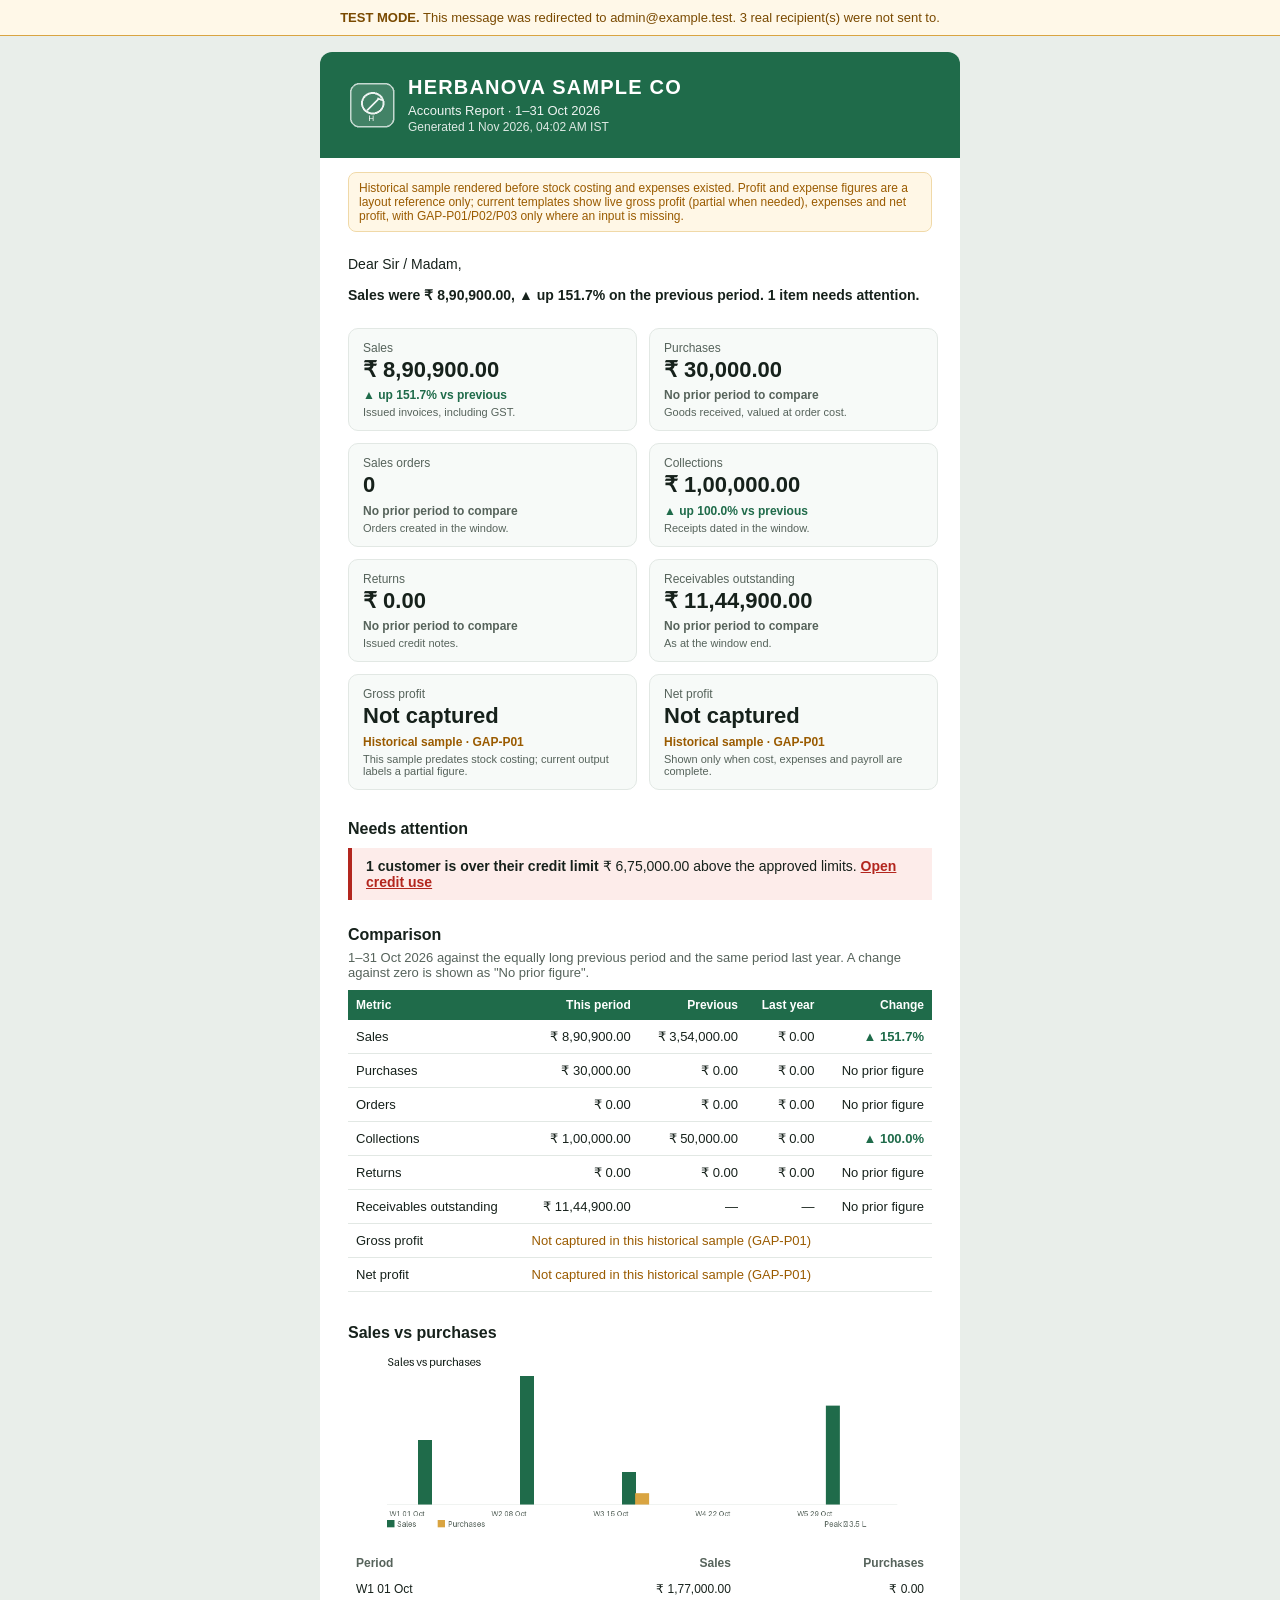
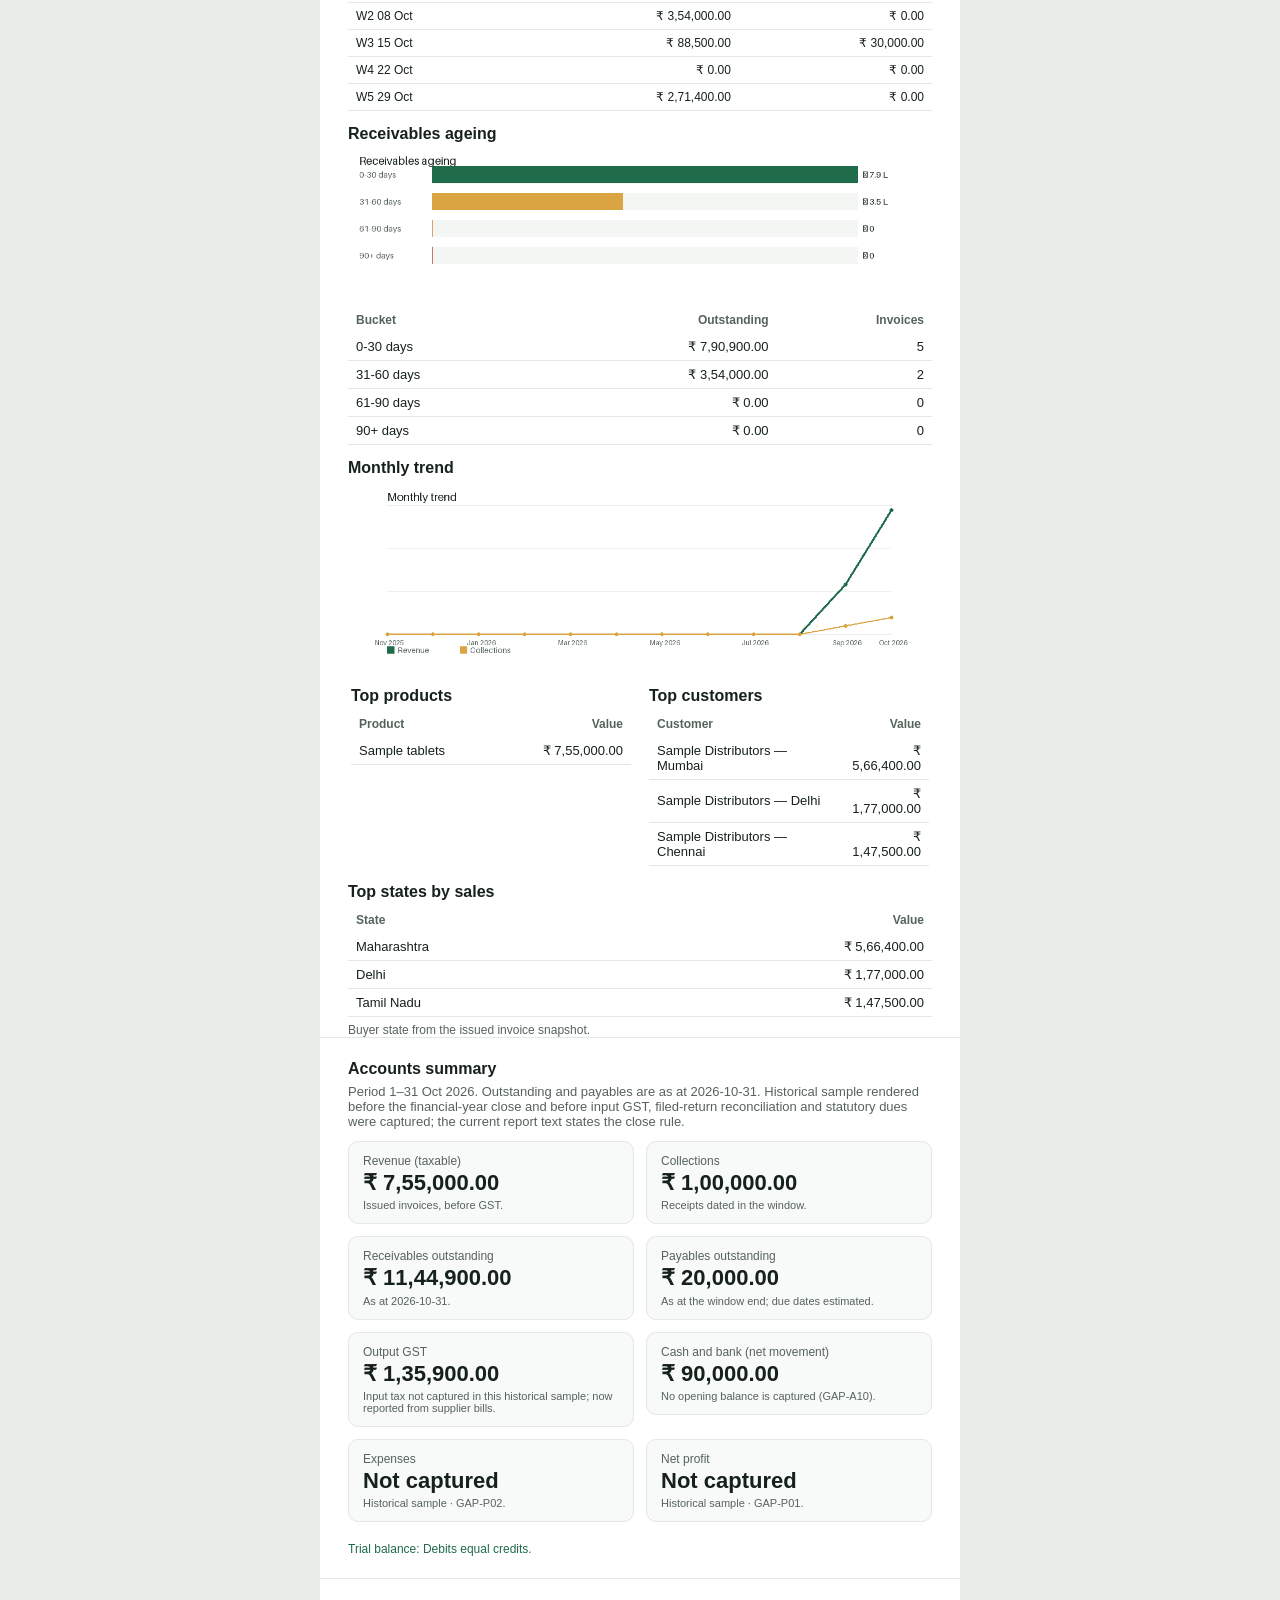
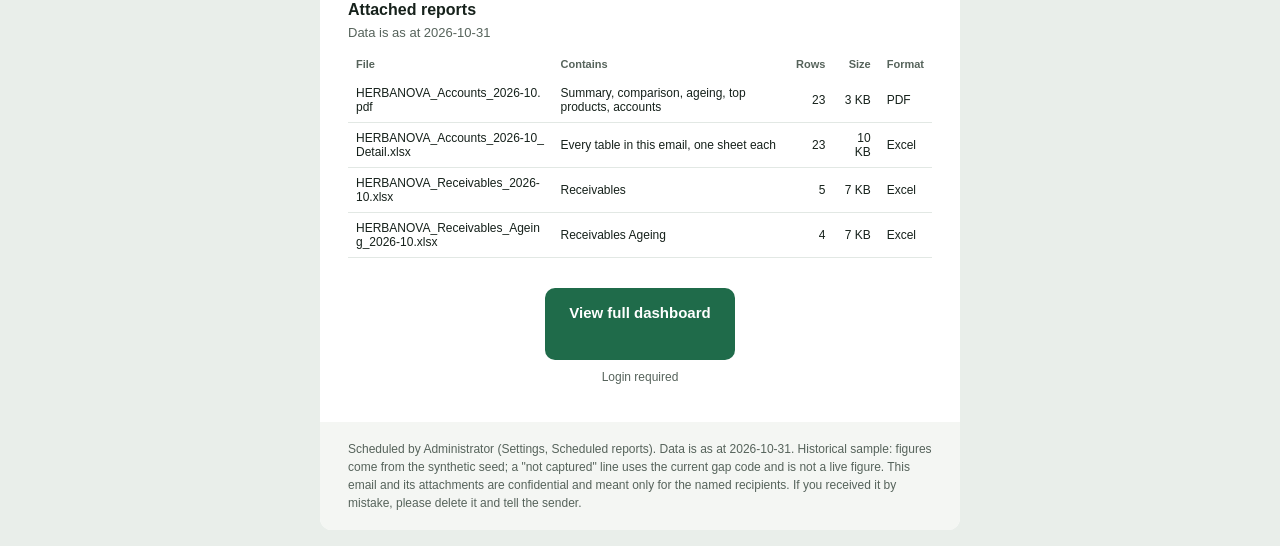
==== commit eaf38d2b: "Close accounting gaps and add Admin two-factor and split servers Ship migrations 0024-0029 with the " ====
--- a/docs/samples/HERBANOVA_Accounts_Report_2026-10.html
+++ b/docs/samples/HERBANOVA_Accounts_Report_2026-10.html
@@ -51,7 +51,7 @@
 <table role="table" width="100%" style="border-collapse:collapse"><tr><th style="font-size:12px;text-align:left;padding:6px 8px;color:#56635B">State</th><th style="font-size:12px;text-align:right;padding:6px 8px;color:#56635B">Value</th></tr><tr><td style="padding:6px 8px;border-bottom:1px solid #E2E8E4;font-size:13px">Maharashtra</td><td style="padding:6px 8px;border-bottom:1px solid #E2E8E4;font-size:13px;text-align:right">₹ 5,66,400.00</td></tr><tr><td style="padding:6px 8px;border-bottom:1px solid #E2E8E4;font-size:13px">Delhi</td><td style="padding:6px 8px;border-bottom:1px solid #E2E8E4;font-size:13px;text-align:right">₹ 1,77,000.00</td></tr><tr><td style="padding:6px 8px;border-bottom:1px solid #E2E8E4;font-size:13px">Tamil Nadu</td><td style="padding:6px 8px;border-bottom:1px solid #E2E8E4;font-size:13px;text-align:right">₹ 1,47,500.00</td></tr></table>
 <p style="font-size:12px;color:#56635B;margin:6px 0 0">Buyer state from the issued invoice snapshot.</p>
 </td></tr>
-<tr><td><hr style="border:0;border-top:1px solid #E2E8E4;margin:0"><div style="padding:22px 28px"><h2 style="margin:0 0 6px;font-size:16px;color:#16211B">Accounts summary</h2><p style="margin:0 0 12px;font-size:13px;color:#56635B">Period 1–31 Oct 2026. Outstanding and payables are as at 2026-10-31. No financial-year or period lock is configured (GAP-A03).</p><table role="presentation" width="100%" style="border-collapse:separate;border-spacing:0"><tr><td width="50%" style="padding:0 6px 12px 0;vertical-align:top"><div style="border:1px solid #E2E8E4;border-radius:10px;padding:12px 14px;background:#F7FAF8;height:100%"><span style="display:block;font-size:12px;color:#56635B">Revenue (taxable)</span><b style="display:block;font-size:22px;line-height:1.2;margin:2px 0;color:#16211B">₹ 7,55,000.00</b><div style="font-size:11px;color:#56635B;margin-top:3px">Issued invoices, before GST.</div></div></td><td width="50%" style="padding:0 0 12px 6px;vertical-align:top"><div style="border:1px solid #E2E8E4;border-radius:10px;padding:12px 14px;background:#F7FAF8;height:100%"><span style="display:block;font-size:12px;color:#56635B">Collections</span><b style="display:block;font-size:22px;line-height:1.2;margin:2px 0;color:#16211B">₹ 1,00,000.00</b><div style="font-size:11px;color:#56635B;margin-top:3px">Receipts dated in the window.</div></div></td></tr><tr><td width="50%" style="padding:0 6px 12px 0;vertical-align:top"><div style="border:1px solid #E2E8E4;border-radius:10px;padding:12px 14px;background:#F7FAF8;height:100%"><span style="display:block;font-size:12px;color:#56635B">Receivables outstanding</span><b style="display:block;font-size:22px;line-height:1.2;margin:2px 0;color:#16211B">₹ 11,44,900.00</b><div style="font-size:11px;color:#56635B;margin-top:3px">As at 2026-10-31.</div></div></td><td width="50%" style="padding:0 0 12px 6px;vertical-align:top"><div style="border:1px solid #E2E8E4;border-radius:10px;padding:12px 14px;background:#F7FAF8;height:100%"><span style="display:block;font-size:12px;color:#56635B">Payables outstanding</span><b style="display:block;font-size:22px;line-height:1.2;margin:2px 0;color:#16211B">₹ 20,000.00</b><div style="font-size:11px;color:#56635B;margin-top:3px">As at the window end; due dates estimated.</div></div></td></tr><tr><td width="50%" style="padding:0 6px 12px 0;vertical-align:top"><div style="border:1px solid #E2E8E4;border-radius:10px;padding:12px 14px;background:#F7FAF8;height:100%"><span style="display:block;font-size:12px;color:#56635B">Output GST</span><b style="display:block;font-size:22px;line-height:1.2;margin:2px 0;color:#16211B">₹ 1,35,900.00</b><div style="font-size:11px;color:#56635B;margin-top:3px">Input tax is not captured (GAP-A05).</div></div></td><td width="50%" style="padding:0 0 12px 6px;vertical-align:top"><div style="border:1px solid #E2E8E4;border-radius:10px;padding:12px 14px;background:#F7FAF8;height:100%"><span style="display:block;font-size:12px;color:#56635B">Cash and bank (net movement)</span><b style="display:block;font-size:22px;line-height:1.2;margin:2px 0;color:#16211B">₹ 90,000.00</b><div style="font-size:11px;color:#56635B;margin-top:3px">No opening balance is captured (GAP-A10).</div></div></td></tr><tr><td width="50%" style="padding:0 6px 12px 0;vertical-align:top"><div style="border:1px solid #E2E8E4;border-radius:10px;padding:12px 14px;background:#F7FAF8;height:100%"><span style="display:block;font-size:12px;color:#56635B">Expenses</span><b style="display:block;font-size:22px;line-height:1.2;margin:2px 0;color:#16211B">Not captured</b><div style="font-size:11px;color:#56635B;margin-top:3px">Historical sample · GAP-P02.</div></div></td><td width="50%" style="padding:0 0 12px 6px;vertical-align:top"><div style="border:1px solid #E2E8E4;border-radius:10px;padding:12px 14px;background:#F7FAF8;height:100%"><span style="display:block;font-size:12px;color:#56635B">Net profit</span><b style="display:block;font-size:22px;line-height:1.2;margin:2px 0;color:#16211B">Not captured</b><div style="font-size:11px;color:#56635B;margin-top:3px">Historical sample · GAP-P01.</div></div></td></tr></table><p style="font-size:12px;color:#1F6B4A;margin:8px 0 0">Trial balance: Debits equal credits.</p></div></td></tr>
+<tr><td><hr style="border:0;border-top:1px solid #E2E8E4;margin:0"><div style="padding:22px 28px"><h2 style="margin:0 0 6px;font-size:16px;color:#16211B">Accounts summary</h2><p style="margin:0 0 12px;font-size:13px;color:#56635B">Period 1–31 Oct 2026. Outstanding and payables are as at 2026-10-31. Historical sample rendered before the financial-year close and before input GST, filed-return reconciliation and statutory dues were captured; the current report text states the close rule.</p><table role="presentation" width="100%" style="border-collapse:separate;border-spacing:0"><tr><td width="50%" style="padding:0 6px 12px 0;vertical-align:top"><div style="border:1px solid #E2E8E4;border-radius:10px;padding:12px 14px;background:#F7FAF8;height:100%"><span style="display:block;font-size:12px;color:#56635B">Revenue (taxable)</span><b style="display:block;font-size:22px;line-height:1.2;margin:2px 0;color:#16211B">₹ 7,55,000.00</b><div style="font-size:11px;color:#56635B;margin-top:3px">Issued invoices, before GST.</div></div></td><td width="50%" style="padding:0 0 12px 6px;vertical-align:top"><div style="border:1px solid #E2E8E4;border-radius:10px;padding:12px 14px;background:#F7FAF8;height:100%"><span style="display:block;font-size:12px;color:#56635B">Collections</span><b style="display:block;font-size:22px;line-height:1.2;margin:2px 0;color:#16211B">₹ 1,00,000.00</b><div style="font-size:11px;color:#56635B;margin-top:3px">Receipts dated in the window.</div></div></td></tr><tr><td width="50%" style="padding:0 6px 12px 0;vertical-align:top"><div style="border:1px solid #E2E8E4;border-radius:10px;padding:12px 14px;background:#F7FAF8;height:100%"><span style="display:block;font-size:12px;color:#56635B">Receivables outstanding</span><b style="display:block;font-size:22px;line-height:1.2;margin:2px 0;color:#16211B">₹ 11,44,900.00</b><div style="font-size:11px;color:#56635B;margin-top:3px">As at 2026-10-31.</div></div></td><td width="50%" style="padding:0 0 12px 6px;vertical-align:top"><div style="border:1px solid #E2E8E4;border-radius:10px;padding:12px 14px;background:#F7FAF8;height:100%"><span style="display:block;font-size:12px;color:#56635B">Payables outstanding</span><b style="display:block;font-size:22px;line-height:1.2;margin:2px 0;color:#16211B">₹ 20,000.00</b><div style="font-size:11px;color:#56635B;margin-top:3px">As at the window end; due dates estimated.</div></div></td></tr><tr><td width="50%" style="padding:0 6px 12px 0;vertical-align:top"><div style="border:1px solid #E2E8E4;border-radius:10px;padding:12px 14px;background:#F7FAF8;height:100%"><span style="display:block;font-size:12px;color:#56635B">Output GST</span><b style="display:block;font-size:22px;line-height:1.2;margin:2px 0;color:#16211B">₹ 1,35,900.00</b><div style="font-size:11px;color:#56635B;margin-top:3px">Input tax not captured in this historical sample; now reported from supplier bills.</div></div></td><td width="50%" style="padding:0 0 12px 6px;vertical-align:top"><div style="border:1px solid #E2E8E4;border-radius:10px;padding:12px 14px;background:#F7FAF8;height:100%"><span style="display:block;font-size:12px;color:#56635B">Cash and bank (net movement)</span><b style="display:block;font-size:22px;line-height:1.2;margin:2px 0;color:#16211B">₹ 90,000.00</b><div style="font-size:11px;color:#56635B;margin-top:3px">No opening balance is captured (GAP-A10).</div></div></td></tr><tr><td width="50%" style="padding:0 6px 12px 0;vertical-align:top"><div style="border:1px solid #E2E8E4;border-radius:10px;padding:12px 14px;background:#F7FAF8;height:100%"><span style="display:block;font-size:12px;color:#56635B">Expenses</span><b style="display:block;font-size:22px;line-height:1.2;margin:2px 0;color:#16211B">Not captured</b><div style="font-size:11px;color:#56635B;margin-top:3px">Historical sample · GAP-P02.</div></div></td><td width="50%" style="padding:0 0 12px 6px;vertical-align:top"><div style="border:1px solid #E2E8E4;border-radius:10px;padding:12px 14px;background:#F7FAF8;height:100%"><span style="display:block;font-size:12px;color:#56635B">Net profit</span><b style="display:block;font-size:22px;line-height:1.2;margin:2px 0;color:#16211B">Not captured</b><div style="font-size:11px;color:#56635B;margin-top:3px">Historical sample · GAP-P01.</div></div></td></tr></table><p style="font-size:12px;color:#1F6B4A;margin:8px 0 0">Trial balance: Debits equal credits.</p></div></td></tr>
 <tr><td><hr style="border:0;border-top:1px solid #E2E8E4;margin:0"><div style="padding:22px 28px"><h2 style="margin:0 0 6px;font-size:16px;color:#16211B">Attached reports</h2><p style="margin:0 0 10px;font-size:13px;color:#56635B">Data is as at 2026-10-31</p><div style="overflow-x:auto"><table role="table" width="100%" style="border-collapse:collapse"><tr><th style="font-size:11px;text-align:left;padding:8px;color:#56635B">File</th><th style="font-size:11px;text-align:left;padding:8px;color:#56635B">Contains</th><th style="font-size:11px;text-align:right;padding:8px;color:#56635B">Rows</th><th style="font-size:11px;text-align:right;padding:8px;color:#56635B">Size</th><th style="font-size:11px;text-align:left;padding:8px;color:#56635B">Format</th></tr><tr><td style="padding:8px;border-bottom:1px solid #E2E8E4;font-size:12px;word-break:break-all">HERBANOVA_Accounts_2026-10.pdf</td><td style="padding:8px;border-bottom:1px solid #E2E8E4;font-size:12px">Summary, comparison, ageing, top products, accounts</td><td style="padding:8px;border-bottom:1px solid #E2E8E4;font-size:12px;text-align:right">23</td><td style="padding:8px;border-bottom:1px solid #E2E8E4;font-size:12px;text-align:right">3 KB</td><td style="padding:8px;border-bottom:1px solid #E2E8E4;font-size:12px">PDF</td></tr><tr><td style="padding:8px;border-bottom:1px solid #E2E8E4;font-size:12px;word-break:break-all">HERBANOVA_Accounts_2026-10_Detail.xlsx</td><td style="padding:8px;border-bottom:1px solid #E2E8E4;font-size:12px">Every table in this email, one sheet each</td><td style="padding:8px;border-bottom:1px solid #E2E8E4;font-size:12px;text-align:right">23</td><td style="padding:8px;border-bottom:1px solid #E2E8E4;font-size:12px;text-align:right">10 KB</td><td style="padding:8px;border-bottom:1px solid #E2E8E4;font-size:12px">Excel</td></tr><tr><td style="padding:8px;border-bottom:1px solid #E2E8E4;font-size:12px;word-break:break-all">HERBANOVA_Receivables_2026-10.xlsx</td><td style="padding:8px;border-bottom:1px solid #E2E8E4;font-size:12px">Receivables</td><td style="padding:8px;border-bottom:1px solid #E2E8E4;font-size:12px;text-align:right">5</td><td style="padding:8px;border-bottom:1px solid #E2E8E4;font-size:12px;text-align:right">7 KB</td><td style="padding:8px;border-bottom:1px solid #E2E8E4;font-size:12px">Excel</td></tr><tr><td style="padding:8px;border-bottom:1px solid #E2E8E4;font-size:12px;word-break:break-all">HERBANOVA_Receivables_Ageing_2026-10.xlsx</td><td style="padding:8px;border-bottom:1px solid #E2E8E4;font-size:12px">Receivables Ageing</td><td style="padding:8px;border-bottom:1px solid #E2E8E4;font-size:12px;text-align:right">4</td><td style="padding:8px;border-bottom:1px solid #E2E8E4;font-size:12px;text-align:right">7 KB</td><td style="padding:8px;border-bottom:1px solid #E2E8E4;font-size:12px">Excel</td></tr></table></div></div></td></tr>
 <tr><td style="padding:8px 28px 26px;text-align:center">
 <a href="http://127.0.0.1:8000/ui/" style="display:inline-block;background:#1F6B4A;color:#fff;text-decoration:none;font-weight:700;font-size:15px;padding:14px 24px;border-radius:10px;min-height:44px;line-height:1.4">View full dashboard</a>
